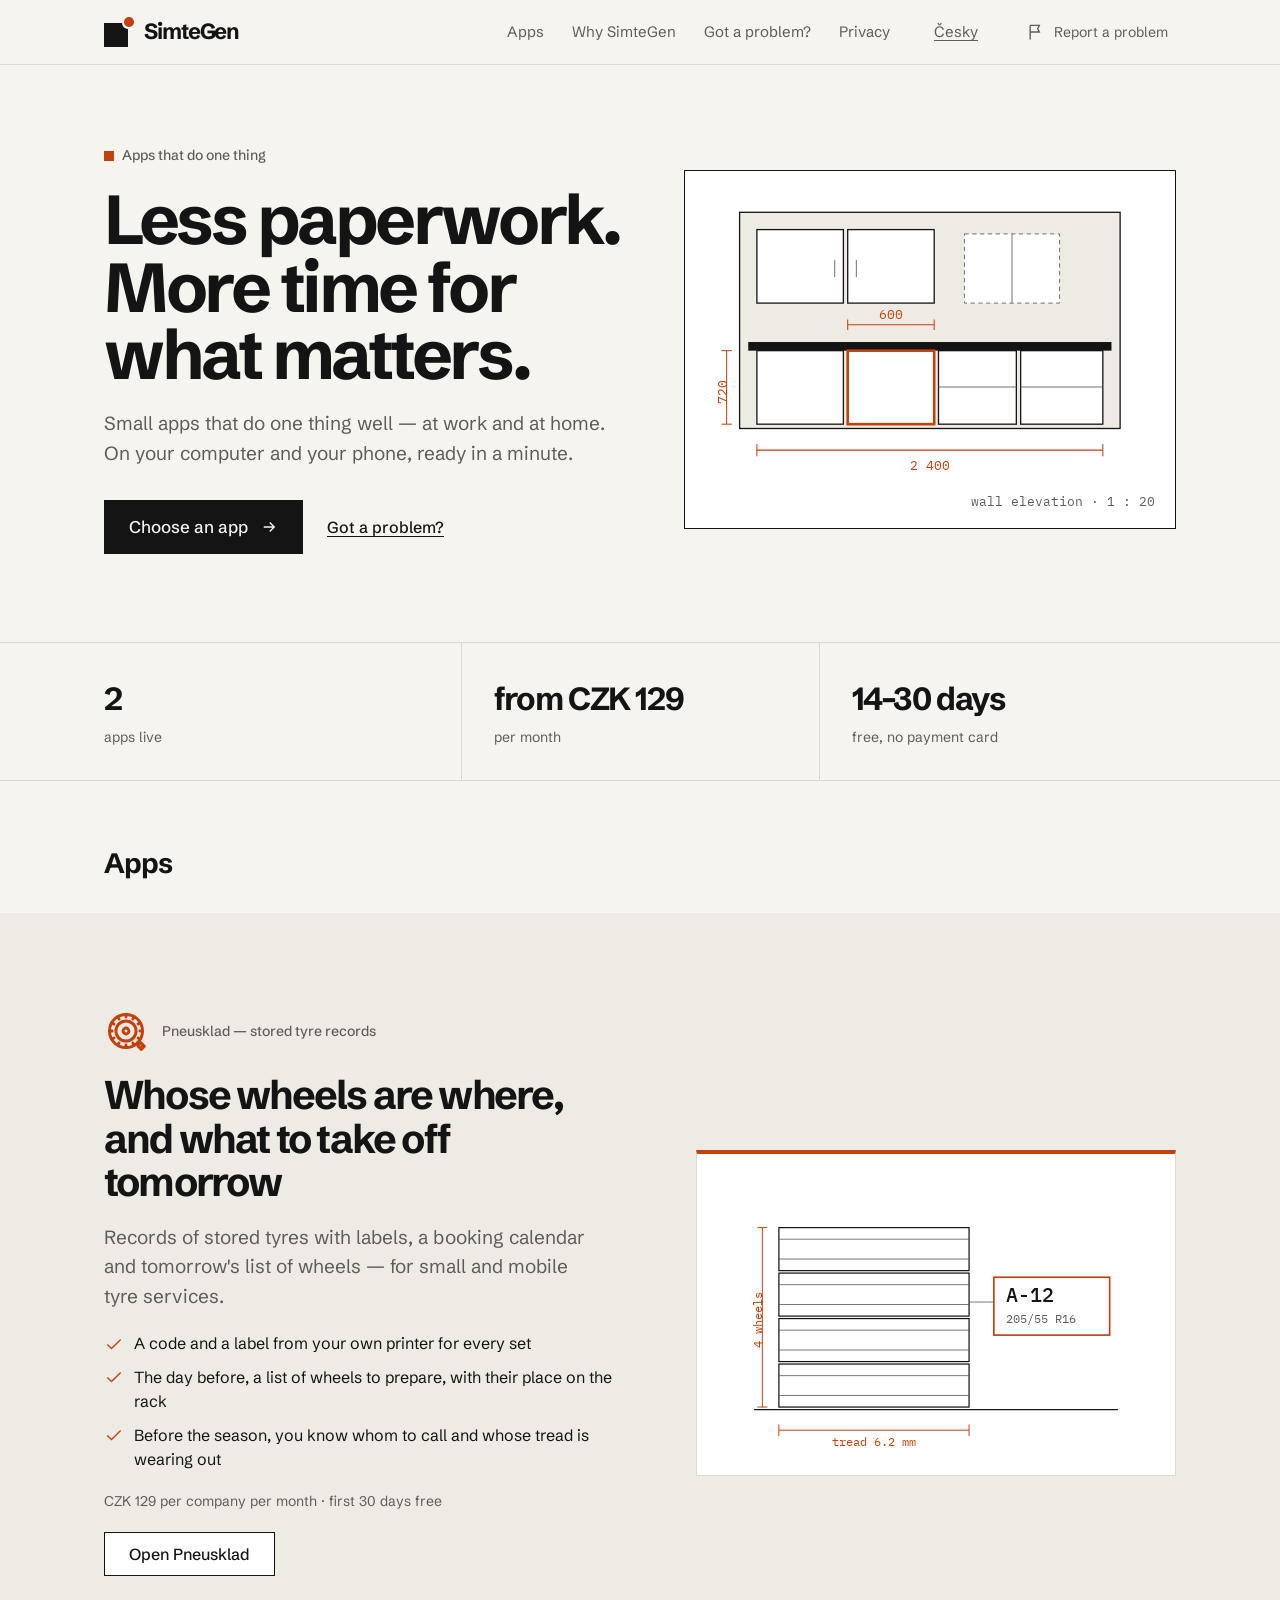
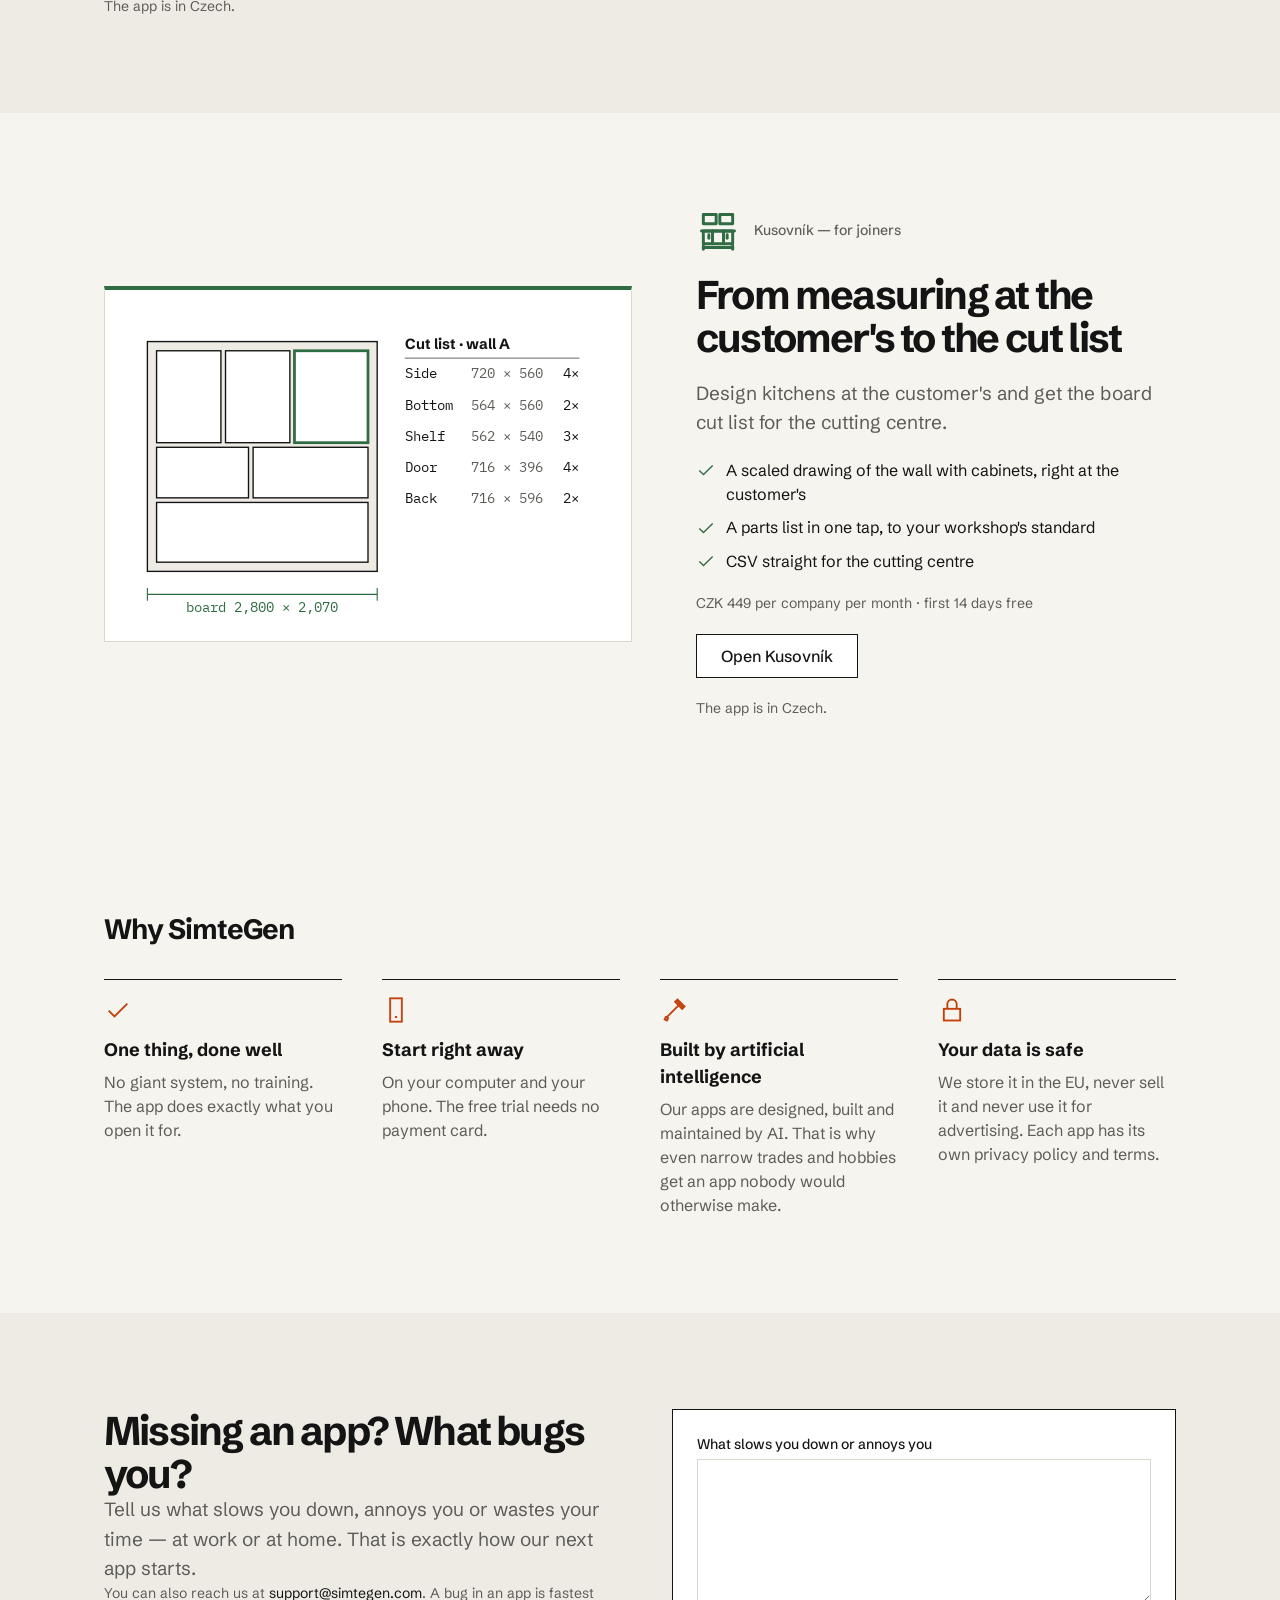
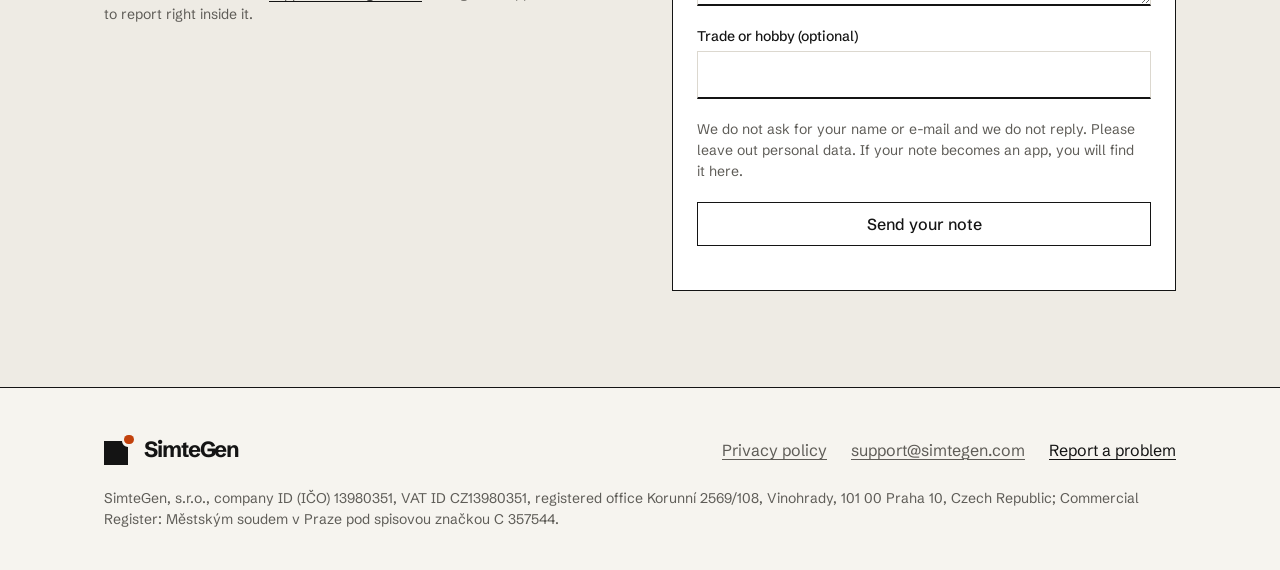
==== web/en.html @ c548613a "web firmy: obsah a katalog" ====
<!doctype html>
<!-- GENEROVANÝ SOUBOR — neupravuj ručně. Generuje SimteGen (firemni_web.py) z databáze a nastavení. -->
<html lang="en">
<head>
  <meta charset="utf-8">
  <meta name="viewport" content="width=device-width, initial-scale=1, viewport-fit=cover">
  <meta name="application-name" content="SimteGen">
  <meta name="description" content="Small paid apps that do one thing well — for businesses, sole traders and households. On computer and phone, built by AI. The apps are in Czech.">
  <link rel="canonical" href="https://simtegen.com/en">
  <link rel="alternate" hreflang="cs" href="https://simtegen.com/">
  <link rel="alternate" hreflang="en" href="https://simtegen.com/en">
  <link rel="alternate" hreflang="x-default" href="https://simtegen.com/">
  <title>SimteGen — small apps that do one thing, for work and home</title>
  <link rel="stylesheet" href="styl.css">
  <link rel="stylesheet" href="produkt.css">
  <link rel="stylesheet" href="web.css">
</head>
<body>
  <script src="simtegen.js"></script>
<header class="w-hlava"><div class="w-obal">
  <a class="w-znacka" href="/en" aria-label="SimteGen — home"><span class="znacka-ctverec"></span><span class="znacka-slovo">SimteGen</span></a>
  <nav class="w-menu" aria-label="Main menu"><a href="/en#aplikace">Apps</a><a href="/en#proc">Why SimteGen</a><a href="/en#co-vas-trapi">Got a problem?</a><a href="privacy.html">Privacy</a></nav>
  <a class="w-jazyk" href="./" lang="cs" hreflang="cs">Česky</a>
  <button type="button" class="nahlasit-chybu w-nahlasit" aria-label="Report a problem"><svg class="w-nahlasit-ik" aria-hidden="true"><use href="ikony.svg#nahlasit-chybu"/></svg><span class="w-nahlasit-text">Report a problem</span></button>
</div></header>
<main>
<section class="w-hero"><div class="w-obal w-hero-mrizka">
  <div class="w-hero-text">
    <p class="w-nadtitul"><span class="ukazatel"></span>Apps that do one thing</p>
    <h1 class="titulek-velky">Less paperwork. More time for what matters.</h1>
    <p class="w-lead">Small apps that do one thing well — at work and at home. On your computer and your phone, ready in a minute.</p>
    <div class="w-akce"><a class="tlacitko" href="#aplikace">Choose an app</a><a class="w-odkaz" href="#co-vas-trapi">Got a problem?</a></div>
  </div>
  <div class="w-hero-vykres"><svg class="w-kresba" viewBox="0 0 520 330" role="img" aria-label="Kitchen wall elevation with cabinets and dimensions">
  <rect class="k-stena" x="40" y="20" width="440" height="250"/>
  <rect class="k-okno" x="300" y="45" width="110" height="80"/><line class="k-tenka" x1="355" y1="45" x2="355" y2="125"/>
  <rect class="k-dil" x="60" y="40" width="100" height="85"/><rect class="k-dil" x="165" y="40" width="100" height="85"/>
  <line class="k-tenka" x1="150" y1="75" x2="150" y2="95"/><line class="k-tenka" x1="175" y1="75" x2="175" y2="95"/>
  <rect class="k-deska" x="50" y="170" width="420" height="10"/>
  <rect class="k-dil" x="60" y="180" width="100" height="85"/><rect class="k-dil k-vybrany" x="165" y="180" width="100" height="85"/>
  <rect class="k-dil" x="270" y="180" width="90" height="85"/><rect class="k-dil" x="365" y="180" width="95" height="85"/>
  <line class="k-tenka" x1="270" y1="222" x2="360" y2="222"/><line class="k-tenka" x1="365" y1="222" x2="460" y2="222"/>
  <g class="k-kota">
    <line x1="60" y1="295" x2="460" y2="295"/><line x1="60" y1="288" x2="60" y2="302"/><line x1="460" y1="288" x2="460" y2="302"/>
    <text x="260" y="318">2 400</text>
    <line x1="165" y1="150" x2="265" y2="150"/><line x1="165" y1="144" x2="165" y2="156"/><line x1="265" y1="144" x2="265" y2="156"/>
    <text x="215" y="143">600</text>
    <line x1="25" y1="180" x2="25" y2="265"/><line x1="19" y1="180" x2="31" y2="180"/><line x1="19" y1="265" x2="31" y2="265"/>
    <text x="25" y="228" transform="rotate(-90 25 228)">720</text>
  </g>
</svg><p class="rozmer">wall elevation · 1 : 20</p></div>
</div></section>
<section class="w-cisla" aria-label="SimteGen in numbers"><div class="w-obal"><div><span class="w-cislo">2</span><span class="popisek">apps live</span></div><div><span class="w-cislo">from CZK 129</span><span class="popisek">per month</span></div><div><span class="w-cislo">14–30 days</span><span class="popisek">free, no payment card</span></div></div></section>
<section class="w-sekce w-uvod-sekce" id="aplikace"><div class="w-obal"><h2 class="w-nadpis">Apps</h2></div></section>
<section class="w-sekce w-plocha p-2"><div class="w-obal w-obor">
  <div class="w-obor-text">
    <div class="w-obor-hlava"><svg class="w-pikto" viewBox="0 0 24 24" fill="none" stroke="currentColor" stroke-width="1.6" stroke-linecap="round" stroke-linejoin="round" aria-hidden="true"><circle cx="12" cy="12" r="9"/><circle cx="12" cy="12" r="5.5"/><circle cx="12" cy="12" r="1.6"/><line x1="19.6" y1="12" x2="21" y2="12"/><line x1="18.582" y1="15.8" x2="19.794" y2="16.5"/><line x1="15.8" y1="18.582" x2="16.5" y2="19.794"/><line x1="12" y1="19.6" x2="12" y2="21"/><line x1="8.2" y1="18.582" x2="7.5" y2="19.794"/><line x1="5.418" y1="15.8" x2="4.206" y2="16.5"/><line x1="4.4" y1="12" x2="3" y2="12"/><line x1="5.418" y1="8.2" x2="4.206" y2="7.5"/><line x1="8.2" y1="5.418" x2="7.5" y2="4.206"/><line x1="12" y1="4.4" x2="12" y2="3"/><line x1="15.8" y1="5.418" x2="16.5" y2="4.206"/><line x1="18.582" y1="8.2" x2="19.794" y2="7.5"/><g><line x1="18.36" y1="18.36" x2="18.72" y2="18.72"/><polyline points="18.72,18.72 18.43,20.13 20.34,22.04 22.04,20.34 20.13,18.43 18.72,18.72"/><circle cx="19.71" cy="19.71" r="0.4"/></g></svg><p class="w-nadtitul">Pneusklad — stored tyre records</p></div>
    <h3 class="w-velky-nadpis">Whose wheels are where, and what to take off tomorrow</h3>
    <p class="w-lead">Records of stored tyres with labels, a booking calendar and tomorrow&#x27;s list of wheels — for small and mobile tyre services.</p>
    <ul class="w-body"><li><svg class="ikonka" aria-hidden="true"><use href="ikony.svg#hotovo"/></svg>A code and a label from your own printer for every set</li><li><svg class="ikonka" aria-hidden="true"><use href="ikony.svg#hotovo"/></svg>The day before, a list of wheels to prepare, with their place on the rack</li><li><svg class="ikonka" aria-hidden="true"><use href="ikony.svg#hotovo"/></svg>Before the season, you know whom to call and whose tread is wearing out</li></ul>
    <p class="w-cena-radek"><span class="popisek">CZK 129 per company per month · first 30 days free</span></p>
    <a class="tlacitko vedlejsi" href="https://pneusklad.simtegen.com/">Open Pneusklad</a>
    <p class="popisek">The app is in Czech.</p>
  </div>
  <div class="w-obor-vykres"><svg class="w-kresba" viewBox="0 0 520 330" role="img" aria-label="A stored set of four tyres with a label and dimensions">
  <line class="k-stena-cara" x1="40" y1="280" x2="480" y2="280"/>
  <rect class="k-dil" x="70" y="60" width="230" height="52"/><line class="k-tenka" x1="70" y1="74" x2="300" y2="74"/><line class="k-tenka" x1="70" y1="98" x2="300" y2="98"/><rect class="k-dil" x="70" y="115" width="230" height="52"/><line class="k-tenka" x1="70" y1="129" x2="300" y2="129"/><line class="k-tenka" x1="70" y1="153" x2="300" y2="153"/><rect class="k-dil" x="70" y="170" width="230" height="52"/><line class="k-tenka" x1="70" y1="184" x2="300" y2="184"/><line class="k-tenka" x1="70" y1="208" x2="300" y2="208"/><rect class="k-dil" x="70" y="225" width="230" height="52"/><line class="k-tenka" x1="70" y1="239" x2="300" y2="239"/><line class="k-tenka" x1="70" y1="263" x2="300" y2="263"/>
  <g class="k-stitek"><rect x="330" y="120" width="140" height="70"/>
    <text class="k-kod" x="345" y="150">A-12</text><text class="k-maly" x="345" y="175">205/55 R16</text></g>
  <line class="k-tenka" x1="300" y1="150" x2="330" y2="150"/>
  <g class="k-kota">
    <line x1="50" y1="60" x2="50" y2="277"/><line x1="44" y1="60" x2="56" y2="60"/><line x1="44" y1="277" x2="56" y2="277"/>
    <text x="50" y="172" transform="rotate(-90 50 172)">4 wheels</text>
    <line x1="70" y1="305" x2="300" y2="305"/><line x1="70" y1="298" x2="70" y2="312"/><line x1="300" y1="298" x2="300" y2="312"/>
    <text x="185" y="324">tread 6.2 mm</text>
  </g>
</svg></div>
</div></section>
<section class="w-sekce p-3"><div class="w-obal w-obor w-obracene">
  <div class="w-obor-text">
    <div class="w-obor-hlava"><svg class="w-pikto" viewBox="0 0 24 24" fill="none" stroke="currentColor" stroke-width="1.6" stroke-linecap="round" stroke-linejoin="round" aria-hidden="true"><rect x="4" y="3" width="7" height="5"/><rect x="13" y="3" width="7" height="5"/><line x1="3" y1="12" x2="21" y2="12"/><rect x="4" y="12" width="16" height="7"/><line x1="9" y1="12" x2="9" y2="19"/><line x1="15" y1="12" x2="15" y2="19"/><line x1="7" y1="14" x2="7" y2="16"/><line x1="17" y1="14" x2="17" y2="16"/><g><line x1="4" y1="21" x2="20" y2="21"/><line x1="4" y1="20" x2="4" y2="22"/><line x1="20" y1="20" x2="20" y2="22"/></g></svg><p class="w-nadtitul">Kusovník — for joiners</p></div>
    <h3 class="w-velky-nadpis">From measuring at the customer&#x27;s to the cut list</h3>
    <p class="w-lead">Design kitchens at the customer&#x27;s and get the board cut list for the cutting centre.</p>
    <ul class="w-body"><li><svg class="ikonka" aria-hidden="true"><use href="ikony.svg#hotovo"/></svg>A scaled drawing of the wall with cabinets, right at the customer&#x27;s</li><li><svg class="ikonka" aria-hidden="true"><use href="ikony.svg#hotovo"/></svg>A parts list in one tap, to your workshop&#x27;s standard</li><li><svg class="ikonka" aria-hidden="true"><use href="ikony.svg#hotovo"/></svg>CSV straight for the cutting centre</li></ul>
    <p class="w-cena-radek"><span class="popisek">CZK 449 per company per month · first 14 days free</span></p>
    <a class="tlacitko vedlejsi" href="https://kusovnik.simtegen.com/">Open Kusovník</a>
    <p class="popisek">The app is in Czech.</p>
  </div>
  <div class="w-obor-vykres"><svg class="w-kresba" viewBox="0 0 520 330" role="img" aria-label="Board cutting plan and parts list">
  <rect class="k-stena" x="20" y="30" width="250" height="250"/>
  <rect class="k-dil" x="30" y="40" width="70" height="100"/><rect class="k-dil" x="105" y="40" width="70" height="100"/>
  <rect class="k-dil k-vybrany" x="180" y="40" width="80" height="100"/>
  <rect class="k-dil" x="30" y="145" width="100" height="55"/><rect class="k-dil" x="135" y="145" width="125" height="55"/>
  <rect class="k-dil" x="30" y="205" width="230" height="65"/>
  <text class="k-nadpis" x="300" y="38">Cut list · wall A</text>
  <line class="k-tenka" x1="300" y1="48" x2="490" y2="48"/>
  <text class="k-text" x="300" y="70">Side</text><text class="k-maly" x="372" y="70">720 × 560</text><text class="k-text" x="490" y="70" text-anchor="end">4×</text><text class="k-text" x="300" y="104">Bottom</text><text class="k-maly" x="372" y="104">564 × 560</text><text class="k-text" x="490" y="104" text-anchor="end">2×</text><text class="k-text" x="300" y="138">Shelf</text><text class="k-maly" x="372" y="138">562 × 540</text><text class="k-text" x="490" y="138" text-anchor="end">3×</text><text class="k-text" x="300" y="172">Door</text><text class="k-maly" x="372" y="172">716 × 396</text><text class="k-text" x="490" y="172" text-anchor="end">4×</text><text class="k-text" x="300" y="206">Back</text><text class="k-maly" x="372" y="206">716 × 596</text><text class="k-text" x="490" y="206" text-anchor="end">2×</text>
  <g class="k-kota">
    <line x1="20" y1="305" x2="270" y2="305"/><line x1="20" y1="298" x2="20" y2="312"/><line x1="270" y1="298" x2="270" y2="312"/>
    <text x="145" y="324">board 2,800 × 2,070</text>
  </g>
</svg></div>
</div></section>
<section class="w-sekce" id="proc"><div class="w-obal">
  <h2 class="w-nadpis">Why SimteGen</h2>
  <ul class="w-proc"><li><svg class="w-proc-ikona" aria-hidden="true"><use href="ikony.svg#hotovo"/></svg><b>One thing, done well</b><span>No giant system, no training. The app does exactly what you open it for.</span></li><li><svg class="w-proc-ikona" aria-hidden="true"><use href="ikony.svg#telefon"/></svg><b>Start right away</b><span>On your computer and your phone. The free trial needs no payment card.</span></li><li><svg class="w-proc-ikona" aria-hidden="true"><use href="ikony.svg#naradi"/></svg><b>Built by artificial intelligence</b><span>Our apps are designed, built and maintained by AI. That is why even narrow trades and hobbies get an app nobody would otherwise make.</span></li><li><svg class="w-proc-ikona" aria-hidden="true"><use href="ikony.svg#zamek"/></svg><b>Your data is safe</b><span>We store it in the EU, never sell it and never use it for advertising. Each app has its own privacy policy and terms.</span></li></ul>
</div></section>
<section class="w-sekce w-plocha" id="co-vas-trapi"><div class="w-obal w-dva">
  <div><h2 class="w-velky-nadpis">Missing an app? What bugs you?</h2><p class="w-lead">Tell us what slows you down, annoys you or wastes your time — at work or at home. That is exactly how our next app starts.</p>
  <p class="popisek" id="kontakt">You can also reach us at <!--email_off--><a href="mailto:support@simtegen.com">support@simtegen.com</a><!--/email_off-->. A bug in an app is fastest to report right inside it.</p></div>
  <div class="karta vykres">
    <form class="w-formular" data-formular data-podnet>
      <div class="pole">
        <label for="podnet-text">What slows you down or annoys you</label>
        <textarea id="podnet-text" name="text" rows="5" required minlength="20" maxlength="2000"
          data-chyba="Please write at least one full sentence."></textarea>
      </div>
      <div class="pole">
        <label for="podnet-obor">Trade or hobby (optional)</label>
        <input id="podnet-obor" name="obor" maxlength="60" autocomplete="off">
      </div>
      <p class="popisek">We do not ask for your name or e-mail and we do not reply. Please leave out personal data. If your note becomes an app, you will find it here.</p>
      <button class="tlacitko vedlejsi" type="submit">Send your note</button>
      <p class="popisek" role="status" data-podnet-zprava></p>
    </form>
  </div>
</div></section>
</main>
<footer class="w-paticka"><div class="w-obal">
  <div class="w-paticka-radek"><a class="w-znacka" href="/en" aria-label="SimteGen — home"><span class="znacka-ctverec"></span><span class="znacka-slovo">SimteGen</span></a>
  <a href="privacy.html">Privacy policy</a><!--email_off--><a href="mailto:support@simtegen.com">support@simtegen.com</a><!--/email_off-->
  <button type="button" class="nahlasit-chybu odkaz">Report a problem</button></div>
  <p class="popisek">SimteGen, s.r.o., company ID (IČO) 13980351, VAT ID CZ13980351, registered office Korunní 2569/108, Vinohrady, 101 00 Praha 10, Czech Republic; Commercial Register: Městským soudem v Praze pod spisovou značkou C 357544.</p>
</div></footer>
  <script src="podnet.js"></script>
</body>
</html>
---- web/styl.css ----
/* simtegen-navrh v3 — „Papír a výkres“. NEUPRAVOVAT V PRODUKTU.
 *
 * Společný návrhový systém všech appek SimteGen. Stavitel ho při každé
 * stavbě přepíše aktuální verzí ze šablony (stejně jako generátor zásad),
 * takže úprava tady by zmizela — barvu produktu nese web/produkt.css,
 * rozložení konkrétní obrazovky třídy níž.
 *
 * Proč takhle (v1 → v2): appky vypadaly jako první, co vygeneruje AI.
 * v2 přidala firemní podpis: teplý papír, vlasové linky, Plex Mono,
 * obří čísla, černá hlavní akce, barva produktu jen jako ukazatel.
 *
 * Proč v3: v2 vynucovala všechny vrstvy podpisu naráz — tečky, ořezové
 * značky, mono štítky velkými písmeny, číslované sekce, obří číslo — a
 * zákazníci appky četli jako nepřehledné. Podpis teď nesou logo, úvodní
 * obrazovka, papír, černá akce a barva produktu; text je obyčejné písmo
 * ve větách, mono jen na rozměry a kódy. Přibyl druhý typ obrazovky,
 * „nástroj“ (.nastroj, .platno) — výkres přes celou plochu, protože
 * u produktů, kde zákazník něco skládá, je výkres ta hodnota, ne číslo.
 *
 * Tři šířky, jeden soubor:
 *   telefon  < 768 px   jeden sloupec, menu dole, hlavní akce v dosahu palce
 *   tablet   768–1199   úzký levý pruh s ikonami, 12sloupcová mřížka
 *   notebook ≥ 1200     boční menu s textem, obsah do 1200 px
 *
 * Pravidla, která drží samo: dotyk ≥ 44 px, kontrast textu ≥ 4.5:1,
 * pohyb jen transform/opacity a prefers-reduced-motion ho vypíná,
 * bezpečné okraje telefonu, písma přibalená (žádný cizí server).
 */

@font-face {
  font-family: "Schibsted Grotesk";
  src: url("pismo/schibsted-grotesk.woff2") format("woff2");
  font-weight: 400 900; font-style: normal; font-display: swap;
}
@font-face {
  font-family: "Plex Mono";
  src: url("pismo/plex-mono-400.woff2") format("woff2");
  font-weight: 400; font-style: normal; font-display: swap;
}
@font-face {
  font-family: "Plex Mono";
  src: url("pismo/plex-mono-500.woff2") format("woff2");
  font-weight: 500; font-style: normal; font-display: swap;
}

:root {
  /* Firma — papír a inkoust. */
  --barva-papir: #f6f4ef;
  --barva-list: #ffffff;
  --barva-inkoust: #141414;
  --barva-tuzka: #5e5c57;
  --barva-tuzka-2: #8a877f;
  --barva-tuzka-3: #a9a59c;
  --barva-linka: #dcd8cf;
  --barva-linka-2: #c9c4b8;
  --barva-tecka: #ddd8cd;
  /* Produkt — přepisuje web/produkt.css. */
  --barva-produktu: #c2410c;
  /* Stavy. */
  --barva-chyba: #a3301c;
  --barva-chyba-pozadi: #fbeae6;
  --barva-uspech: #24613a;
  --barva-uspech-pozadi: #e7f2ea;
  --barva-varovani: #8a5a12;
  --barva-varovani-pozadi: #fbf1dc;

  /* Názvy z v1 — starší produkty je používají, ať se nerozbijí. */
  --barva-pozadi: var(--barva-papir);
  --barva-plocha: var(--barva-list);
  --barva-plocha-2: #eeebe4;
  --barva-text: var(--barva-inkoust);
  --barva-text-2: var(--barva-tuzka);
  /* Text is pencil at the lightest: tuzka-2/-3 fail WCAG on paper (2.2–3.4:1)
     and are for lines, segments and ticks only — vizualni_kontrola.py measures it. */
  --barva-text-3: var(--barva-tuzka);
  --barva-okraj: var(--barva-linka);
  --barva-akcent: var(--barva-inkoust);
  --barva-akcent-tmava: #000000;
  --barva-akcent-text: var(--barva-papir);

  --pismo: "Schibsted Grotesk", "Helvetica Neue", Arial, system-ui, sans-serif;
  --pismo-mono: "Plex Mono", ui-monospace, Consolas, monospace;

  /* v2 had 5.5–11 rem: the number outshouted the screen it was meant to
     summarise. Nothing below 13 px — vizualni_kontrola.py measures it. */
  --velikost-obri: clamp(3.25rem, 13vw, 5.5rem); /* hlavní číslo */
  --velikost-1: 1.625rem;  /* nadpis obrazovky */
  --velikost-2: 1.125rem;  /* nadpis sekce */
  --velikost-3: 1rem;      /* text */
  --velikost-4: 0.875rem;  /* popisky */
  --velikost-5: 0.8125rem; /* nejmenší text: mono rozměry, kódy */

  --mezera-1: 0.25rem;
  --mezera-2: 0.5rem;
  --mezera-3: 0.75rem;
  --mezera-4: 1rem;
  --mezera-5: 1.5rem;
  --mezera-6: 2rem;
  --mezera-7: 3rem;

  --radius: 0;
  --radius-maly: 0;
  --stin: none;
  --dotyk: 44px;
  --prechod: 180ms ease;
  --sirka-obsahu: 75rem;
  --sirka-pruhu: 7rem;
  --sirka-menu: 15rem;
}

@media (prefers-color-scheme: dark) {
  :root {
    --barva-papir: #161513;
    --barva-list: #1e1d1a;
    --barva-inkoust: #ece9e2;
    --barva-tuzka: #b3afa6;
    --barva-tuzka-2: #8f8b83;
    --barva-tuzka-3: #77736b;
    --barva-linka: #34322d;
    --barva-linka-2: #46433d;
    --barva-tecka: #2a2925;
    --barva-plocha-2: #26241f;
    --barva-akcent-tmava: #ffffff;
    --barva-chyba: #f08a73;
    --barva-chyba-pozadi: #3a1d17;
    --barva-uspech: #7fc896;
    --barva-uspech-pozadi: #17301f;
    --barva-varovani: #e3b25c;
    --barva-varovani-pozadi: #3a2d12;
  }
}

@media (prefers-reduced-motion: reduce) {
  :root { --prechod: 0ms; }
  *, *::before, *::after { animation: none !important; transition: none !important; }
}

/* ── Základ ───────────────────────────────────────────────────────── */
*, *::before, *::after { box-sizing: border-box; }
html { -webkit-text-size-adjust: 100%; }
/* Plain paper. The dot grid lives on the splash and the store graphics,
   where it is the firm's signature — under content it was noise. */
body {
  margin: 0; min-height: 100dvh;
  background-color: var(--barva-papir);
  color: var(--barva-inkoust);
  font-family: var(--pismo); font-size: var(--velikost-3); line-height: 1.5;
  -webkit-font-smoothing: antialiased; text-rendering: optimizeLegibility;
}
h1, h2, h3, p { margin: 0; }
h1 { font-size: var(--velikost-1); line-height: 1.15; font-weight: 700; letter-spacing: -0.035em; }
h2 { font-size: var(--velikost-2); line-height: 1.3; font-weight: 700; letter-spacing: -0.02em; }
p, .popisek { color: var(--barva-tuzka); text-wrap: pretty; }
.popisek { font-size: var(--velikost-4); }
a { color: var(--barva-inkoust); text-underline-offset: 3px; }
a:hover { color: var(--barva-produktu); }
:focus-visible { outline: 2px solid var(--barva-produktu); outline-offset: 2px; }
code, kbd, .mono { font-family: var(--pismo-mono); }

/* Labels and section titles are plain words. v2 set them in spaced mono
   capitals; a whole screen of those read as one grey texture, and the
   eye found no place to start. Mono stays for what is measured or coded. */
.stitek { font-size: var(--velikost-4); font-weight: 500; color: var(--barva-tuzka); }
.sekce-titulek {
  display: flex; justify-content: space-between; align-items: baseline; gap: var(--mezera-3);
  padding-bottom: var(--mezera-2); border-bottom: 1px solid var(--barva-linka);
  font-size: var(--velikost-2); font-weight: 700; letter-spacing: -0.02em; color: var(--barva-inkoust);
}
.sekce-titulek a { color: var(--barva-inkoust); font-size: var(--velikost-4); font-weight: 500; letter-spacing: 0; }
.rozmer { font-family: var(--pismo-mono); font-size: var(--velikost-5); color: var(--barva-tuzka); }

/* ── Kostra aplikace ──────────────────────────────────────────────── */
.appka { min-height: 100dvh; display: flex; flex-direction: column; }
.hlavicka {
  position: sticky; top: 0; z-index: 10;
  display: flex; align-items: center; gap: var(--mezera-3);
  padding: calc(var(--mezera-3) + env(safe-area-inset-top)) var(--mezera-5) var(--mezera-3);
  background: var(--barva-papir); border-bottom: 1px solid var(--barva-linka);
}
.hlavicka h1 { font-size: var(--velikost-2); flex: 1; display: flex; align-items: center; gap: var(--mezera-2); }
.hlavicka h1::before { content: ""; width: 11px; height: 11px; background: var(--barva-produktu); flex-shrink: 0; }
.hlavicka .stitek { display: block; }
.obsah {
  flex: 1; width: 100%; max-width: var(--sirka-obsahu); margin: 0 auto;
  padding: var(--mezera-5) var(--mezera-5) var(--mezera-7);
  display: flex; flex-direction: column; gap: var(--mezera-5);
}
.obsah > * { max-width: 100%; }

/* Hlavní akce dole v dosahu palce (na telefonu), jinak v toku stránky. */
.lista-dole {
  position: sticky; bottom: 0; z-index: 10;
  display: flex; gap: var(--mezera-2);
  padding: var(--mezera-3) var(--mezera-5) calc(var(--mezera-3) + env(safe-area-inset-bottom));
  background: var(--barva-papir); border-top: 1px solid var(--barva-linka);
}
.lista-dole .tlacitko { flex: 1; }

/* Navigace: telefon = pás dole s textem, tablet = levý pruh s ikonami,
 * notebook = boční menu s textem. Položky jsou <a> nebo <button>,
 * aktivní nese aria-current="page" a čtvereček v barvě produktu. */
.navigace {
  position: sticky; bottom: 0; z-index: 11; order: 99;
  display: grid; grid-auto-flow: column; grid-auto-columns: minmax(0, 1fr);
  background: var(--barva-papir); border-top: 1px solid var(--barva-inkoust);
  padding-bottom: env(safe-area-inset-bottom);
}
.navigace > a, .navigace > button {
  min-height: 58px; display: flex; align-items: center; justify-content: center; gap: 6px;
  background: none; border: 0; padding: 0 var(--mezera-2); cursor: pointer;
  font: inherit; font-size: var(--velikost-4); color: var(--barva-tuzka); text-decoration: none;
}
.navigace > a svg, .navigace > button svg { display: none; width: 22px; height: 22px; }
.navigace [aria-current="page"] { color: var(--barva-inkoust); font-weight: 700; }
.navigace [aria-current="page"]::before { content: ""; width: 7px; height: 7px; background: var(--barva-produktu); }
.navigace .znacka, .navigace .verze, .navigace .mezera { display: none; }
/* Na telefonu je Nahlásit chybu v hlavičce; v menu dole by se opakovalo. */
.navigace .nahlasit-chybu { display: none; }

/* Značka SimteGen „Díl“ (mřížka 5 × 5 modulů): blok 4 × 4 s vykousnutým
   čtvrtkruhem v rohu a kulatý díl v barvě produktu, který z něj vyšel.
   Tahle čistá podoba je pro malé velikosti (hlavička, menu, grafika);
   velkou s detailem a animací kreslí simtegen.js na úvodní obrazovce. */
.znacka-ctverec {
  width: 30px; height: 30px; position: relative; flex-shrink: 0;
}
.znacka-ctverec::before {
  content: ""; position: absolute; left: 0; top: 20%; width: 80%; height: 80%; background: var(--barva-inkoust);
  -webkit-mask: url("data:image/svg+xml,%3Csvg xmlns='http://www.w3.org/2000/svg' viewBox='0 10 40 40'%3E%3Cpath d='M0 10H30A10 10 0 0 0 40 20V50H0Z'/%3E%3C/svg%3E") 0 0 / 100% 100% no-repeat;
  mask: url("data:image/svg+xml,%3Csvg xmlns='http://www.w3.org/2000/svg' viewBox='0 10 40 40'%3E%3Cpath d='M0 10H30A10 10 0 0 0 40 20V50H0Z'/%3E%3C/svg%3E") 0 0 / 100% 100% no-repeat;
}
.znacka-ctverec::after {
  content: ""; position: absolute; left: 68%; top: 0; width: 32%; height: 32%; border-radius: 50%; background: var(--barva-produktu);
}
.znacka-slovo { font-weight: 700; font-size: 1.375rem; letter-spacing: -0.05em; line-height: 1; color: var(--barva-inkoust); }

/* Obrazovky v jedné stránce (přepíná se třídou .aktivni). */
.obrazovka { display: none; animation: obrazovka-in var(--prechod) both; }
.obrazovka.aktivni { display: flex; flex-direction: column; gap: var(--mezera-5); }
@keyframes obrazovka-in { from { opacity: 0; transform: translateY(6px); } to { opacity: 1; transform: none; } }

/* ── Mřížka obsahu ────────────────────────────────────────────────── */
.mrizka { display: grid; grid-template-columns: minmax(0, 1fr); gap: var(--mezera-5); align-items: start; }
.dva-sloupce { display: grid; grid-template-columns: repeat(auto-fit, minmax(min(22rem, 100%), 1fr)); gap: var(--mezera-6) var(--mezera-7); align-items: start; }
.sloupec { display: flex; flex-direction: column; gap: var(--mezera-4); min-width: 0; }

/* ── Tlačítka ─────────────────────────────────────────────────────── */
.tlacitko {
  min-height: 54px; padding: 0 var(--mezera-5);
  display: inline-flex; align-items: center; justify-content: space-between; gap: var(--mezera-3);
  background: var(--barva-inkoust); color: var(--barva-papir);
  border: 1px solid var(--barva-inkoust); border-radius: 0; cursor: pointer;
  font: inherit; font-size: 1.0625rem; font-weight: 500; text-decoration: none;
  transition: transform var(--prechod), background var(--prechod);
}
.tlacitko::after {
  content: ""; width: 18px; height: 18px; flex-shrink: 0;
  background: currentColor;
  -webkit-mask: url("data:image/svg+xml,%3Csvg xmlns='http://www.w3.org/2000/svg' viewBox='0 0 24 24' fill='none' stroke='black' stroke-width='1.8'%3E%3Cpath d='M5 12h14M13 6l6 6-6 6'/%3E%3C/svg%3E") center / contain no-repeat;
          mask: url("data:image/svg+xml,%3Csvg xmlns='http://www.w3.org/2000/svg' viewBox='0 0 24 24' fill='none' stroke='black' stroke-width='1.8'%3E%3Cpath d='M5 12h14M13 6l6 6-6 6'/%3E%3C/svg%3E") center / contain no-repeat;
}
.tlacitko:hover { background: var(--barva-akcent-tmava); color: var(--barva-papir); }
.tlacitko:active { transform: translateY(1px); }
.tlacitko:disabled { opacity: 0.45; cursor: default; transform: none; }
.tlacitko.tiche, .tlacitko.vedlejsi {
  min-height: var(--dotyk); background: var(--barva-list); color: var(--barva-inkoust); border-color: var(--barva-inkoust);
  font-size: var(--velikost-3); justify-content: center;
}
.tlacitko.tiche::after, .tlacitko.vedlejsi::after, .tlacitko.varovne::after, .tlacitko.ikona::after, .tlacitko.bez-sipky::after { display: none; }
.tlacitko.tiche:hover, .tlacitko.vedlejsi:hover { background: var(--barva-plocha-2); color: var(--barva-inkoust); }
.tlacitko.varovne { min-height: var(--dotyk); background: var(--barva-list); color: var(--barva-chyba); border-color: var(--barva-chyba); font-size: var(--velikost-3); justify-content: center; }
.tlacitko.varovne:hover { background: var(--barva-chyba-pozadi); color: var(--barva-chyba); }
.tlacitko.ikona { width: var(--dotyk); min-height: var(--dotyk); padding: 0; justify-content: center; background: var(--barva-list); color: var(--barva-inkoust); border-color: var(--barva-linka); }
.tlacitko.ikona:hover { background: var(--barva-plocha-2); color: var(--barva-inkoust); }
.tlacitko.plne { width: 100%; }
.tlacitko kbd { font-size: var(--velikost-5); padding: 2px 6px; border: 1px solid currentColor; opacity: 0.6; }

/* Nahlásit chybu — povinně na každé obrazovce, vždy po ruce. */
.nahlasit-chybu {
  display: inline-flex; align-items: center; gap: var(--mezera-2);
  min-height: var(--dotyk); min-width: var(--dotyk); justify-content: center;
  background: var(--barva-list); color: var(--barva-inkoust);
  border: 1px solid var(--barva-linka); cursor: pointer; font: inherit; font-size: var(--velikost-4);
}
.nahlasit-chybu svg { width: 20px; height: 20px; }
/* In the footer the report button reads as a link — present on every screen,
   also before login (that is when people most need it). */
.paticka .nahlasit-chybu { min-width: 0; padding: 0; border: 0; background: none; font: inherit; letter-spacing: inherit; text-transform: inherit; color: var(--barva-inkoust); text-decoration: underline; text-underline-offset: 3px; }

/* ── Formuláře ────────────────────────────────────────────────────── */
.pole { display: flex; flex-direction: column; gap: var(--mezera-1); }
.pole label, label.stitek { font-size: var(--velikost-4); font-weight: 500; color: var(--barva-inkoust); }
.pole input, .pole select, .pole textarea {
  min-height: 48px; padding: 0 var(--mezera-4); width: 100%;
  font: inherit; font-size: var(--velikost-3); color: var(--barva-inkoust);
  background: var(--barva-list); border: 1px solid var(--barva-linka); border-bottom: 2px solid var(--barva-inkoust); border-radius: 0;
}
.pole textarea { padding: var(--mezera-3) var(--mezera-4); min-height: 6rem; resize: vertical; }
.pole input:focus, .pole select:focus, .pole textarea:focus { outline: none; border-bottom-color: var(--barva-produktu); }
.pole .napoveda { font-size: var(--velikost-4); color: var(--barva-tuzka); }
.pole.chybne input, .pole.chybne select, .pole.chybne textarea { border-bottom-color: var(--barva-chyba); }
.pole .chyba { font-size: var(--velikost-4); color: var(--barva-chyba); }
.volba { display: flex; align-items: flex-start; gap: var(--mezera-3); min-height: var(--dotyk); padding: var(--mezera-2) 0; font-size: var(--velikost-4); color: var(--barva-inkoust); cursor: pointer; }
.volba input { width: 22px; height: 22px; margin: 1px 0 0; accent-color: var(--barva-inkoust); flex-shrink: 0; }

/* ── Plochy ───────────────────────────────────────────────────────── */
.karta { background: var(--barva-list); border: 1px solid var(--barva-linka); padding: var(--mezera-5); display: flex; flex-direction: column; gap: var(--mezera-3); }
/* The one card that matters most: an ink edge instead of v2's crop marks,
   which sat outside the card and collided with everything next to it. */
.vykres { border-color: var(--barva-inkoust); }

/* Hlavní číslo — jen tam, kde nese informaci (počet, částka, stav). */
.cislo-obri { font-weight: 700; font-size: var(--velikost-obri); letter-spacing: -0.05em; line-height: 0.9; font-variant-numeric: tabular-nums; }
.cislo-radek { display: flex; align-items: flex-end; justify-content: space-between; gap: var(--mezera-4); }
.cislo-radek p { text-align: right; font-size: var(--velikost-4); line-height: 1.4; }

/* Stupnice: <div class="stupnice" style="--hodnota: 80%"> s rysky, plněním a popisky. */
.stupnice { display: flex; flex-direction: column; gap: 3px; }
.stupnice-rysky { position: relative; height: 10px; }
.stupnice-rysky::before { content: ""; position: absolute; left: 0; right: 0; top: 4px; height: 6px; background-image: repeating-linear-gradient(90deg, var(--barva-inkoust) 0 1px, transparent 1px 10%); opacity: 0.3; }
.stupnice-rysky::after { content: ""; position: absolute; inset: 0; background-image: repeating-linear-gradient(90deg, var(--barva-inkoust) 0 1px, transparent 1px 25%); }
.stupnice-plneni { height: 2px; width: var(--hodnota, 0%); background: var(--barva-produktu); }
.stupnice-popisky { display: flex; justify-content: space-between; font-family: var(--pismo-mono); font-size: var(--velikost-5); color: var(--barva-tuzka); }

/* Rozpad celku: segmenty ve stupních šedi + legenda (data, ne ozdoba). */
.segmenty { display: flex; height: 8px; gap: 2px; }
.segmenty > * { background: var(--barva-linka-2); }
.segmenty > :nth-child(1) { background: var(--barva-inkoust); }
.segmenty > :nth-child(2) { background: var(--barva-tuzka-2); }
.segmenty > :nth-child(3) { background: var(--barva-linka-2); }
.legenda { display: flex; flex-wrap: wrap; gap: var(--mezera-2) var(--mezera-4); font-size: var(--velikost-4); color: var(--barva-tuzka); margin: 0; padding: 0; list-style: none; }
.legenda > * { display: flex; align-items: center; gap: 6px; }
.legenda > *::before { content: ""; width: 8px; height: 8px; background: var(--barva-linka-2); }
.legenda > :nth-child(1)::before { background: var(--barva-inkoust); }
.legenda > :nth-child(2)::before { background: var(--barva-tuzka-2); }

/* Týden: 7 dní, počet v každém, dnešek orámovaný, volno čárkovaně. */
.tyden { display: grid; grid-template-columns: repeat(7, minmax(0, 1fr)); gap: 6px; margin: 0; padding: 0; list-style: none; }
.tyden > * { display: flex; flex-direction: column; gap: 4px; padding: 8px; border: 1px solid var(--barva-linka); font-size: var(--velikost-5); color: var(--barva-tuzka); min-width: 0; }
.tyden > * strong { font-family: var(--pismo); font-size: 1.125rem; font-weight: 700; color: var(--barva-inkoust); }
.tyden > .dnes { border-color: var(--barva-inkoust); background: var(--barva-list); color: var(--barva-inkoust); }
.tyden > .dnes strong { color: var(--barva-produktu); }
.tyden > .volno { border-style: dashed; color: var(--barva-tuzka); }
.tyden > .volno strong, .tyden > .nula strong { color: var(--barva-linka-2); }

/* Seznam řádků (telefon) a tabulka (širší obrazovky). */
.seznam { display: flex; flex-direction: column; margin: 0; padding: 0; list-style: none; }
.radek { display: flex; align-items: center; gap: var(--mezera-3); min-height: 56px; padding: var(--mezera-3) 0; border-bottom: 1px solid var(--barva-linka); color: var(--barva-inkoust); text-decoration: none; }
.radek .poradi { font-family: var(--pismo-mono); font-size: var(--velikost-5); color: var(--barva-tuzka); width: 1.5rem; flex-shrink: 0; }
.radek .hlavni { flex: 1; min-width: 0; }
.radek .hlavni strong { display: block; font-weight: 500; white-space: nowrap; overflow: hidden; text-overflow: ellipsis; }
.radek .hlavni span { display: block; font-size: var(--velikost-4); color: var(--barva-tuzka); }
.radek .vpravo { font-size: var(--velikost-4); font-weight: 500; white-space: nowrap; }
.radek .vpravo.dnes, .dnes-text { color: var(--barva-produktu); font-weight: 700; }
a.radek:hover { background: var(--barva-list); }
.tabulka-obal { overflow-x: auto; }
.tabulka { width: 100%; border-collapse: collapse; font-size: var(--velikost-3); }
.tabulka th { text-align: left; font-size: var(--velikost-4); font-weight: 500; color: var(--barva-tuzka); padding: 0 var(--mezera-4) var(--mezera-2) 0; border-bottom: 1px solid var(--barva-linka-2); white-space: nowrap; }
.tabulka td { padding: var(--mezera-4) var(--mezera-4) var(--mezera-4) 0; border-bottom: 1px solid var(--barva-linka); vertical-align: middle; }
.tabulka .poradi, .tabulka .rozmer-bunka { font-family: var(--pismo-mono); font-size: var(--velikost-5); color: var(--barva-tuzka); }
.kod { display: inline-block; font-family: var(--pismo-mono); font-size: var(--velikost-5); padding: 3px 7px; background: var(--barva-list); border: 1px solid var(--barva-linka); color: var(--barva-inkoust); }
.ukazatel { display: inline-block; width: 8px; height: 8px; background: var(--barva-produktu); }

/* Deník (krátký výpis událostí v mono). */
.denik { margin: 0; padding: 0; list-style: none; font-size: var(--velikost-4); }
.denik > * { display: grid; grid-template-columns: 3.25rem minmax(0, 1fr) auto; gap: var(--mezera-3); padding: var(--mezera-3) 0; border-bottom: 1px solid var(--barva-linka); }
.denik time { font-family: var(--pismo-mono); font-size: var(--velikost-5); color: var(--barva-tuzka); }

/* ── Nástroj: výkres přes celou plochu ─────────────────────────────── */
/* Second screen type (DESIGN.md, „Obrazovka typu nástroj“). Where the
   customer composes something — a kitchen wall, a layout, a plan — the
   drawing is what they pay for, so it gets the room and the controls
   shrink to one toolbar. A dashboard layout put the drawing in a card
   between numbers and lists, and the first customer asked for "an app
   where I can just put it together quickly".
     <section class="obrazovka nastroj">
       .nastroj-lista   zpět, nadpis, .rozmer, .nahlasit-chybu
       .platno          <svg> s .stena, .dil, .detail, .otvor, .kota
       .nastroje        3–5 × .nastroj-tlacitko (aria-pressed)
       .vlastnosti      pole vybraného dílu (hidden, když nic)
       .lista-dole      jedna .tlacitko
   Drawing units: 1 = 1 cm, drawing 300–400 wide, so a 13-unit dimension
   reads as ~13 px on a phone. Lines keep their weight at any zoom
   (non-scaling-stroke). The material colour a customer picks is data:
   JS sets it as --barva-dilu on the .dil (CI forbids colours in HTML). */
.obrazovka.nastroj.aktivni { gap: 0; }
.nastroj-lista { display: flex; align-items: center; gap: var(--mezera-3); min-height: 52px; padding-bottom: var(--mezera-2); border-bottom: 1px solid var(--barva-linka); }
.nastroj-lista h2 { flex: 1; min-width: 0; white-space: nowrap; overflow: hidden; text-overflow: ellipsis; }
.zpet { display: inline-flex; align-items: center; gap: 2px; min-height: var(--dotyk); min-width: var(--dotyk); color: var(--barva-inkoust); text-decoration: none; font-size: var(--velikost-4); }
.zpet::before { content: ""; width: 18px; height: 18px; background: currentColor;
  -webkit-mask: url("data:image/svg+xml,%3Csvg xmlns='http://www.w3.org/2000/svg' viewBox='0 0 24 24' fill='none' stroke='black' stroke-width='1.8'%3E%3Cpath d='M15 5l-7 7 7 7'/%3E%3C/svg%3E") center / contain no-repeat;
          mask: url("data:image/svg+xml,%3Csvg xmlns='http://www.w3.org/2000/svg' viewBox='0 0 24 24' fill='none' stroke='black' stroke-width='1.8'%3E%3Cpath d='M15 5l-7 7 7 7'/%3E%3C/svg%3E") center / contain no-repeat; }
.platno {
  position: relative; min-height: 52dvh; margin: var(--mezera-3) 0; overflow: hidden; touch-action: none;
  background-color: var(--barva-list); border: 1px solid var(--barva-linka);
  /* Drafting grid, 10 cm at the recommended scale — it measures, so it stays. */
  background-image: linear-gradient(var(--barva-plocha-2) 1px, transparent 1px), linear-gradient(90deg, var(--barva-plocha-2) 1px, transparent 1px);
  background-size: 24px 24px;
}
/* Capped: SVG text scales with the drawing, and a 13-unit dimension drawn
   across a notebook column came out at 24 px, louder than the title. */
.platno > svg { position: absolute; inset: 0; margin: auto; width: 100%; height: 100%; max-width: 32rem; }
/* Not inherited: set on every shape, or a part drawn as <g><rect> scales its outline. */
.platno svg * { vector-effect: non-scaling-stroke; }
.platno .stena { fill: var(--barva-plocha-2); stroke: var(--barva-inkoust); stroke-width: 1; }
.platno .dil { fill: var(--barva-dilu, var(--barva-list)); stroke: var(--barva-inkoust); stroke-width: 1.5; cursor: pointer; }
.platno .dil.vybrany { stroke: var(--barva-produktu); stroke-width: 3; }
.platno .detail { fill: none; stroke: var(--barva-tuzka); stroke-width: 1; }
.platno .otvor { fill: var(--barva-list); stroke: var(--barva-tuzka); stroke-width: 1; stroke-dasharray: 4 3; }
.platno .kota line, .platno .kota path { stroke: var(--barva-produktu); stroke-width: 1; }
.platno .kota text { fill: var(--barva-produktu); font-family: var(--pismo-mono); font-size: 13px; text-anchor: middle; }
.platno .popis-dilu { fill: var(--barva-tuzka); font-family: var(--pismo); font-size: 13px; text-anchor: middle; pointer-events: none; }
.nastroje { display: flex; gap: var(--mezera-1); overflow-x: auto; padding: var(--mezera-1) 0; scrollbar-width: none; }
.nastroj-tlacitko {
  flex: 1 0 auto; min-width: 64px; min-height: 56px; padding: 4px 10px;
  display: flex; flex-direction: column; align-items: center; justify-content: center; gap: 2px;
  background: none; border: 1px solid transparent; color: var(--barva-tuzka); cursor: pointer;
  font: inherit; font-size: var(--velikost-5);
}
.nastroj-tlacitko svg { width: 22px; height: 22px; }
.nastroj-tlacitko:hover { color: var(--barva-inkoust); }
.nastroj-tlacitko[aria-pressed="true"] { color: var(--barva-inkoust); background: var(--barva-list); border-color: var(--barva-inkoust); }
.vlastnosti { display: flex; flex-direction: column; gap: var(--mezera-3); padding: var(--mezera-4) 0; border-top: 1px solid var(--barva-linka); }
.vlastnosti .radka > .pole { flex: 1 1 7rem; }
/* Material swatches: a button per colour, aria-label with its name. */
.barvy { display: flex; flex-wrap: wrap; gap: var(--mezera-2); margin: 0; padding: 0; list-style: none; }
.barvy button { width: var(--dotyk); height: var(--dotyk); padding: 0; cursor: pointer; background: var(--barva-dilu, var(--barva-list)); border: 1px solid var(--barva-linka-2); }
.barvy button[aria-pressed="true"] { outline: 2px solid var(--barva-inkoust); outline-offset: 2px; }

/* Phone: the drawing needs the height more than the menu does — a tool
   screen has its own way back (.zpet) and its own report button. */
@media (max-width: 767px) {
  .appka:has(.obrazovka.nastroj.aktivni) > .navigace,
  .appka:has(.obrazovka.nastroj.aktivni) > .hlavicka { display: none; }
  .obsah:has(.obrazovka.nastroj.aktivni) { padding-top: calc(var(--mezera-2) + env(safe-area-inset-top)); padding-bottom: 0; }
  .nastroj .lista-dole { margin: 0 calc(-1 * var(--mezera-5)); }
}

/* ── Stavy obrazovky (prázdný, načítání, chyba, úspěch) ───────────── */
.prazdno { display: flex; flex-direction: column; align-items: flex-start; gap: var(--mezera-3); padding: var(--mezera-6) var(--mezera-5); border: 1px dashed var(--barva-linka-2); background: var(--barva-papir); }
.prazdno .ikona-velka { width: 40px; height: 40px; color: var(--barva-tuzka); }
/* First-run guide (SimteGen.pruvodce): numbered steps, the current one in
   ink with its button, done ones ticked and quiet. */
.pruvodce { list-style: none; margin: 0; padding: 0; display: flex; flex-direction: column; gap: var(--mezera-3);
  counter-reset: krok; width: 100%; max-width: 32rem; }
.pruvodce li { counter-increment: krok; display: grid; grid-template-columns: 2rem 1fr; gap: var(--mezera-1) var(--mezera-3);
  align-items: start; color: var(--barva-tuzka); }
.pruvodce li::before { content: counter(krok); grid-row: span 2; width: 2rem; height: 2rem; display: grid; place-items: center;
  border: 1px solid var(--barva-linka-2); font-family: var(--pismo-mono); font-size: var(--velikost-4); }
.pruvodce li[aria-current="step"] { color: var(--barva-inkoust); font-weight: 500; }
.pruvodce li[aria-current="step"]::before { border-color: var(--barva-inkoust); background: var(--barva-inkoust); color: var(--barva-papir); }
.pruvodce li.hotovo::before { content: "✓"; border-color: var(--barva-uspech); color: var(--barva-uspech); }
.pruvodce li > .tlacitko, .pruvodce li > button { grid-column: 2; justify-self: start; }
/* Only the current step acts — in CSS, so the screen has one main action
   before (and without) SimteGen.pruvodce running. */
.pruvodce li:not([aria-current="step"]) > .tlacitko, .pruvodce li:not([aria-current="step"]) > button { display: none; }
.kostra { background: linear-gradient(90deg, var(--barva-plocha-2), var(--barva-list), var(--barva-plocha-2)); background-size: 200% 100%; animation: kostra 1.2s linear infinite; min-height: 1rem; }
@keyframes kostra { from { background-position: 100% 0; } to { background-position: -100% 0; } }
.hlaska { padding: var(--mezera-3) var(--mezera-4); border: 1px solid currentColor; font-size: var(--velikost-4); }
.hlaska.chyba { background: var(--barva-chyba-pozadi); color: var(--barva-chyba); }
.hlaska.uspech { background: var(--barva-uspech-pozadi); color: var(--barva-uspech); }
.hlaska.varovani { background: var(--barva-varovani-pozadi); color: var(--barva-varovani); }
.zprava { min-height: 1.4rem; font-size: var(--velikost-4); color: var(--barva-tuzka); }
.zprava.chyba { color: var(--barva-chyba); }
.toast { position: fixed; left: 50%; bottom: calc(5rem + env(safe-area-inset-bottom)); transform: translateX(-50%); z-index: 50; padding: var(--mezera-3) var(--mezera-5); background: var(--barva-inkoust); color: var(--barva-papir); font-size: var(--velikost-4); animation: obrazovka-in var(--prechod) both; }
.panel-pozadi { position: fixed; inset: 0; background: rgba(20, 20, 20, 0.4); z-index: 40; }
.panel { position: fixed; left: 0; right: 0; bottom: 0; z-index: 41; max-height: 85dvh; overflow: auto; background: var(--barva-papir); border-top: 1px solid var(--barva-inkoust); padding: var(--mezera-5) var(--mezera-5) calc(var(--mezera-5) + env(safe-area-inset-bottom)); display: flex; flex-direction: column; gap: var(--mezera-4); animation: obrazovka-in var(--prechod) both; }
/* Potvrzení a dotaz (SimteGen.potvrd / zeptej) and the undo toast
   (SimteGen.vratitelne) — drawn by simtegen.js instead of confirm()/prompt(). */
.sg-dialog-akce .tlacitko { flex: 1 1 9rem; }
.sg-vratit { display: flex; align-items: center; gap: var(--mezera-4); max-width: calc(100vw - 2rem); padding-right: var(--mezera-2); }
.sg-vratit button { min-height: var(--dotyk); padding: 0 var(--mezera-3); background: none; border: 0; color: inherit; font: inherit; font-weight: 700; text-decoration: underline; text-underline-offset: 3px; cursor: pointer; }

/* ── Úvodní obrazovka s logem (vkládá ji web/simtegen.js) ─────────── */
.sg-start {
  position: fixed; inset: 0; z-index: 1000;
  display: flex; flex-direction: column; justify-content: space-between;
  padding: calc(2.5rem + env(safe-area-inset-top)) 1.75rem calc(2.75rem + env(safe-area-inset-bottom));
  background-color: var(--barva-papir);
  background-image: radial-gradient(circle, var(--barva-tecka) 1px, transparent 1.3px);
  background-size: 24px 24px; background-position: 12px 12px;
  color: var(--barva-inkoust); transition: opacity 360ms ease, transform 360ms ease;
}
.sg-start--pryc { opacity: 0; transform: translateY(-8px); pointer-events: none; }
.sg-start-horni { display: flex; justify-content: space-between; align-items: center; font-family: var(--pismo-mono); font-size: 0.75rem; letter-spacing: 0.14em; text-transform: uppercase; color: var(--barva-tuzka); }
.sg-start-horni::after { content: ""; width: 10px; height: 10px; background: var(--barva-produktu); }
.sg-start-stred { display: flex; flex-direction: column; gap: 1.1rem; width: min(100%, 24rem); }
.sg-start .znacka-ctverec { width: 6.5rem; height: 6.5rem; }
.sg-start-znacka { display: block; width: 6.5rem; height: 6.5rem; overflow: visible; }
.sg-start .znacka-slovo span { display: inline-block; }
.sg-start .znacka-slovo { font-size: 4rem; letter-spacing: -0.055em; line-height: 0.8; }
.sg-start-pravitko { display: flex; flex-direction: column; gap: 5px; padding-top: 6px; }
.sg-start-pravitko::before { content: ""; height: 1px; background: var(--barva-inkoust); }
.sg-start-pravitko > span { height: 7px; background-image: repeating-linear-gradient(90deg, var(--barva-inkoust) 0 1px, transparent 1px 12px); opacity: 0.35; }
.sg-start-pravitko > i { height: 2px; width: 12%; background: var(--barva-produktu); animation: sg-plneni 900ms ease-out forwards; }
@keyframes sg-plneni { to { width: 100%; } }
.sg-start-dolni { display: flex; justify-content: space-between; font-family: var(--pismo-mono); font-size: 0.625rem; letter-spacing: 0.14em; text-transform: uppercase; color: var(--barva-tuzka); }

/* ── Google Play (web/play.js, produkty s modulem aplikace) ───────── */
/* Aplikace z Google Play smí předplatné prodávat jen přes Play Billing.
   Fakturační objednávka je proto v produktu s aplikací skrytá, dokud
   play.js nepotvrdí prohlížeč (sg-web) — chyba ji schová, nikdy neukáže. */
html[data-aplikace]:not(.sg-web) [data-objednavka],
html.sg-v-aplikaci [data-objednavka] { display: none !important; }
html:not(.sg-ukazka) [data-ukazka] { display: none !important; }
.sg-play { display: flex; flex-direction: column; gap: var(--mezera-3); }
.sg-play-nabidka { display: flex; flex-direction: column; gap: var(--mezera-2); padding-top: var(--mezera-3); border-top: 1px solid var(--barva-linka); }
.sg-recenze { display: flex; flex-direction: column; gap: var(--mezera-3); margin-bottom: var(--mezera-4); padding: var(--mezera-4); background: var(--barva-list); border: 1px solid var(--barva-linka); border-left: 2px solid var(--barva-inkoust); }
.sg-recenze-akce { display: flex; flex-wrap: wrap; gap: var(--mezera-2); }
.sg-play-cena { font-size: 1.375rem; font-weight: 700; letter-spacing: -0.03em; color: var(--barva-inkoust); }
.sg-ukazka-pruh { display: flex; flex-wrap: wrap; align-items: center; justify-content: space-between; gap: var(--mezera-2) var(--mezera-3); padding: var(--mezera-3) var(--mezera-4); padding-top: calc(var(--mezera-3) + env(safe-area-inset-top)); background: var(--barva-list); border-bottom: 1px solid var(--barva-inkoust); font-size: var(--velikost-4); color: var(--barva-inkoust); }

/* ── Zkušební období a ukázková data (vkládá web/simtegen.js) ─────── */
/* Pruh nad obsahem, ne přes něj: odjede se stránkou a nic nezakrývá.
   Klidný, dokud zbývá víc než týden; varování v posledních 7 dnech,
   chyba po vypršení. Tlačítko ukazuje cestu k platbě, kterou má produkt. */
.sg-pruhy { display: flex; flex-direction: column; gap: var(--mezera-2); }
.sg-pruhy--nahore { padding: calc(var(--mezera-2) + env(safe-area-inset-top)) var(--mezera-4) 0; }
.sg-pruh {
  display: flex; flex-wrap: wrap; align-items: center; justify-content: space-between; gap: var(--mezera-2) var(--mezera-4);
  padding: var(--mezera-2) var(--mezera-2) var(--mezera-2) var(--mezera-4);
  background: var(--barva-list); border: 1px solid var(--barva-linka); border-left: 3px solid var(--barva-produktu);
  color: var(--barva-inkoust); animation: obrazovka-in var(--prechod) both;
}
.sg-pruh-text { flex: 1 1 14rem; color: inherit; font-size: var(--velikost-4); }
.sg-pruh .tlacitko { flex: 0 0 auto; }
.sg-pruh--brzy { background: var(--barva-varovani-pozadi); color: var(--barva-varovani); border-color: currentColor; }
.sg-pruh--konec { background: var(--barva-chyba-pozadi); color: var(--barva-chyba); border-color: currentColor; }
.sg-pruh--ukazka { border-left-color: var(--barva-inkoust); border-style: dashed; border-left-style: solid; }
/* No connection (SimteGen.offline): a warning, not an error — nothing is
   lost, it just cannot load right now. */
.sg-pruh--offline { background: var(--barva-varovani-pozadi); color: var(--barva-varovani); border-color: currentColor; }
/* „Naplnit ukázkovými daty“ jen tam, kde to jde (/api/ja to řekne
   hlavičkou) — jinak by tlačítko slibovalo něco, co produkt nemá. */
html:not(.sg-ukazkova-nabidka) [data-ukazkova-data] { display: none !important; }

/* ── Pomocné ──────────────────────────────────────────────────────── */
[hidden] { display: none !important; }
/* An icon from the set (web/ikony.svg) next to text: the size of the text,
   sitting on its line. Navigation and tool bars size theirs themselves. */
.ikonka { width: 1.25em; height: 1.25em; flex: none; vertical-align: -0.25em; }
/* For the screen reader only: the drawing's parts as a list (DESIGN.md,
   Klávesnice a čtečka). Not display:none — that would hide it from it too. */
.jen-ctecka { position: absolute; width: 1px; height: 1px; padding: 0; margin: -1px; overflow: hidden;
  clip: rect(0 0 0 0); clip-path: inset(50%); white-space: nowrap; border: 0; }
.titulek-velky { font-size: clamp(2.25rem, 8vw, 3.75rem); font-weight: 700; letter-spacing: -0.05em; line-height: 0.98; }
.titulek-cena { font-size: 1.75rem; font-weight: 700; letter-spacing: -0.035em; color: var(--barva-inkoust); }
.paticka { display: flex; flex-wrap: wrap; gap: var(--mezera-2) var(--mezera-4); padding: var(--mezera-5) var(--mezera-5) calc(var(--mezera-5) + env(safe-area-inset-bottom)); border-top: 1px solid var(--barva-linka); font-size: var(--velikost-4); }
.paticka a { color: var(--barva-tuzka); text-decoration: none; }
.paticka a:hover { color: var(--barva-inkoust); }
.radka { display: flex; align-items: center; gap: var(--mezera-3); flex-wrap: wrap; }
.mezi { justify-content: space-between; }
.skryte { display: none !important; }
.jen-pro-ctecky { position: absolute; width: 1px; height: 1px; overflow: hidden; clip: rect(0 0 0 0); white-space: nowrap; }
.jen-siroke { display: none; }

/* ── Tablet ≥ 768 px: levý pruh s ikonami, 12sloupcová mřížka ─────── */
@media (min-width: 768px) {
  .appka { display: grid; grid-template-columns: var(--sirka-pruhu) minmax(0, 1fr); grid-auto-rows: max-content; align-content: start; }
  .appka > * { grid-column: 2; }
  .appka > .navigace {
    grid-column: 1; grid-row: 1 / span 99; order: 0;
    position: sticky; top: 0; height: 100dvh; bottom: auto;
    display: flex; flex-direction: column; gap: 6px;
    padding: 1.4rem 0 1rem; border-top: 0; border-right: 1px solid var(--barva-linka);
  }
  .navigace > a, .navigace > button { flex-direction: column; min-height: 68px; font-size: 0.8125rem; position: relative; text-align: center; }
  .navigace > a svg, .navigace > button svg { display: block; }
  .navigace [aria-current="page"]::before { position: absolute; left: 0; top: 18px; width: 3px; height: 32px; }
  .navigace .znacka { display: flex; justify-content: center; margin-bottom: 1.4rem; min-height: 0; }
  .navigace .znacka .znacka-slovo { display: none; }
  .navigace .znacka .znacka-ctverec { width: 40px; height: 40px; }
  .navigace .mezera { display: block; flex: 1; }
  .navigace .verze { display: block; text-align: center; font-family: var(--pismo-mono); font-size: var(--velikost-5); color: var(--barva-tuzka); }
  .navigace .nahlasit-chybu { display: flex; border: 0; background: none; flex-direction: column; font-size: var(--velikost-5); color: var(--barva-tuzka); min-height: 64px; }
  .hlavicka { padding: 1.6rem 2.5rem 0.9rem; border-bottom: 1px solid var(--barva-inkoust); }
  .hlavicka h1 { font-size: 1.625rem; }
  .hlavicka .nahlasit-chybu { display: none; }
  .obsah { padding: 1.75rem 2.5rem 3rem; }
  .lista-dole { position: static; padding: 0; border: 0; background: none; }
  .lista-dole .tlacitko { flex: 0 1 auto; min-width: 18rem; }
  .mrizka { grid-template-columns: repeat(12, minmax(0, 1fr)); column-gap: 1.75rem; }
  .mrizka > * { grid-column: 1 / -1; }
  .mrizka > .s4 { grid-column: span 4; } .mrizka > .s5 { grid-column: span 5; } .mrizka > .s6 { grid-column: span 6; }
  .mrizka > .s7 { grid-column: span 7; } .mrizka > .s8 { grid-column: span 8; }
  .jen-siroke { display: revert; }
  .jen-telefon { display: none !important; }
  .toast { bottom: 2rem; }
  .nastroj-tlacitko { flex: 0 0 auto; min-width: 84px; }
  .panel { left: auto; right: 0; top: 0; width: min(28rem, 100%); max-height: none; border-top: 0; border-left: 1px solid var(--barva-inkoust); }
  /* A question is not a side sheet: centred, as tall as its content. */
  .panel.sg-dialog { inset: 0; margin: auto; width: min(28rem, calc(100% - 2rem)); height: fit-content; border: 1px solid var(--barva-inkoust); }
}

/* ── Nástroj ≥ 1000 px: výkres vlevo, vlastnosti a akce vpravo ────── */
/* Not from 768: beside the icon rail a narrow tablet left the drawing a
   strip 290 px wide — stacked, it gets the whole width instead. */
@media (min-width: 1000px) {
  .obrazovka.nastroj.aktivni { display: grid; grid-template-columns: minmax(0, 1fr) 19rem; grid-template-rows: auto auto minmax(0, 1fr) auto; column-gap: var(--mezera-6); }
  .nastroj > * { grid-column: 1; }
  .nastroj > .nastroj-lista { grid-column: 1 / -1; }
  .nastroj > .platno { grid-row: 2 / span 2; min-height: 68dvh; margin-top: var(--mezera-4); }
  .nastroj > .nastroje { grid-row: 4; }
  .nastroj > .vlastnosti { grid-column: 2; grid-row: 2; margin-top: var(--mezera-4); border-top: 0; padding-top: 0; }
  .nastroj > .lista-dole { grid-column: 2; grid-row: 3; align-self: start; padding-top: var(--mezera-4); }
  .nastroj > .lista-dole .tlacitko { min-width: 0; width: 100%; }
}

/* ── Notebook ≥ 1200 px: boční menu s textem ──────────────────────── */
@media (min-width: 1200px) {
  .appka { grid-template-columns: var(--sirka-menu) minmax(0, 1fr); }
  .appka > .navigace { padding: 1.75rem 1.25rem 1.25rem; gap: 4px; }
  .navigace > a, .navigace > button { flex-direction: row; justify-content: flex-start; min-height: 46px; padding: 0 0.75rem 0 2rem; font-size: 0.9375rem; text-align: left; }
  .navigace > a svg, .navigace > button svg { display: none; }
  .navigace [aria-current="page"] { background: var(--barva-list); border: 1px solid var(--barva-linka); padding-left: 0.75rem; }
  .navigace [aria-current="page"]::before { position: static; width: 8px; height: 8px; margin-right: 6px; }
  .navigace .znacka { justify-content: flex-start; align-items: center; gap: 10px; padding: 0 0.75rem 1.5rem; margin-bottom: 0.5rem; border-bottom: 1px solid var(--barva-linka); }
  .navigace .znacka .znacka-slovo { display: block; }
  .navigace .znacka .znacka-ctverec { width: 30px; height: 30px; }
  .navigace .nahlasit-chybu { flex-direction: row; justify-content: flex-start; gap: 10px; padding: 0 0.75rem; border-top: 1px solid var(--barva-linka); min-height: 46px; font-size: 0.875rem; }
  .navigace .nahlasit-chybu svg { display: block; width: 18px; height: 18px; }
  .navigace .verze { text-align: left; padding: 0.5rem 0.75rem 0; }
  .hlavicka { padding: 2rem 3.5rem 1rem; }
  .obsah { padding: 2rem 3.5rem 3.5rem; }
}

/* ── Tisk a PDF ───────────────────────────────────────────────────── */
/* Printing is how a drawing reaches the customer's table and a cut list
   the workshop — and "Uložit jako PDF" in every browser is the same path.
   Without these rules a print was the phone layout with the menu, the
   sticky bars and the dark scheme's colours. Last in the file, so it wins
   over the width layouts above. [data-tisk] buttons (simtegen.js) print
   the screen or, with data-tisk="#id", only that element. */
@media print {
  :root {
    --barva-papir: #ffffff; --barva-list: #ffffff; --barva-inkoust: #000000;
    --barva-tuzka: #3d3b37; --barva-tuzka-2: #6b6862; --barva-tuzka-3: #8a877f;
    --barva-linka: #c9c4b8; --barva-linka-2: #a9a59c; --barva-plocha-2: #f1efe9;
  }
  @page { margin: 12mm; }
  body { background: #ffffff; font-size: 11pt; }
  .appka { display: block; min-height: 0; }
  .navigace, .lista-dole, .paticka, .toast, .panel, .panel-pozadi, .sg-start, .sg-pruhy,
  .sg-ukazka-pruh, .sg-recenze, .nahlasit-chybu, .nastroje, .vlastnosti, .zpet, .tlacitko, .barvy,
  [data-tisk], [data-netisknout] { display: none !important; }
  /* The product's name heads the page — also on a tool screen, whose
     phone layout hides the header (paper is narrower than 768 px). */
  .hlavicka, .appka:has(.obrazovka.nastroj.aktivni) > .hlavicka { display: flex !important; position: static; padding: 0 0 4mm; border-bottom: 1px solid #000000; }
  .obsah { max-width: none; padding: 4mm 0 0; }
  .obrazovka.aktivni { animation: none; }
  .platno { min-height: 0; margin: 0; border: 0; background: none; break-inside: avoid; }
  .platno > svg { position: static; width: 100%; height: auto; max-width: none; max-height: 240mm; }
  .platno .dil.vybrany { stroke: var(--barva-inkoust); stroke-width: 1.5; }  /* a selection is not part of the design */
  .platno, .barvy button, .stupnice-plneni, .segmenty > *, .ukazatel { -webkit-print-color-adjust: exact; print-color-adjust: exact; }
  .karta, .radek, .tabulka tr, .cislo-radek, .sekce-titulek { break-inside: avoid; }
  .sekce-titulek { break-after: avoid; }
  .tabulka-obal { overflow: visible; }
  a { color: inherit; text-decoration: none; }
  /* One element only (data-tisk="#kusovnik"): the rest of the page stays
     in the flow but out of sight, the element starts at the top. */
  html.sg-tisk-vyber body * { visibility: hidden; }
  html.sg-tisk-vyber .sg-tisk-cil, html.sg-tisk-vyber .sg-tisk-cil * { visibility: visible; }
  html.sg-tisk-vyber .sg-tisk-cil { position: absolute; left: 0; top: 0; width: 100%; }
}
---- web/produkt.css ----
/* Barva produktu — jediné místo, kde se produkt vzhledem liší od ostatních
 * appek SimteGen. Stavitel ji volí podle tématu produktu a zapíše do spec
 * (pole design). Smí tu být jen proměnná --barva-produktu (a táž pro tmavý
 * režim v @media prefers-color-scheme: dark). CI hlídá kontrast: na papíře
 * #f6f4ef aspoň 4.5:1, v tmavém režimu na #161513 taky. */
:root {
  --barva-produktu: #c2410c;
}
@media (prefers-color-scheme: dark) {
  :root {
    --barva-produktu: #f07a45;
  }
}
---- web/web.css ----
/* Web firmy SimteGen — rozvržení webové stránky nad návrhovým systémem v3
 * (styl.css). Zapisuje SimteGen (firemni_web.py), v repu webu se needituje.
 *
 * Proč vlastní soubor: styl.css je stavěný pro aplikace (boční menu, tiché
 * obrazovky); firemní stránka potřebuje horní lištu, sekce přes celou šířku
 * a výkresy jako obrazy. Barvy jen proměnnými ze styl.css — barvy produktů
 * přidává generátor na konec jako --barva-produktu na .p-<kandidát>. */

html { scroll-padding-top: 72px; }
.w-obal { width: 100%; max-width: 72rem; margin: 0 auto; padding: 0 1.25rem; }
@media (min-width: 768px) { .w-obal { padding: 0 2.5rem; } }

/* Hlavička: značka, menu (od 900 px), Nahlásit chybu. */
.w-hlava { position: sticky; top: 0; z-index: 20; background: var(--barva-papir); border-bottom: 1px solid var(--barva-linka); }
.w-hlava .w-obal { display: flex; align-items: center; gap: 1.5rem; min-height: 64px; }
.w-znacka { display: inline-flex; align-items: center; gap: 10px; text-decoration: none; min-height: 44px; }
.w-menu { display: none; gap: 0.25rem; margin-left: auto; }
.w-menu a { display: inline-flex; align-items: center; min-height: 44px; padding: 0 0.75rem; color: var(--barva-tuzka); text-decoration: none; font-size: 0.9375rem; }
.w-menu a:hover { color: var(--barva-inkoust); }
/* Přepínač jazyka stojí mimo menu: menu se na telefonu schová, jazyk ne. */
.w-jazyk { margin-left: auto; display: inline-flex; align-items: center; justify-content: center; min-width: 44px; min-height: 44px; padding: 0 0.5rem; color: var(--barva-tuzka); font-size: 0.9375rem; }
.w-jazyk:hover { color: var(--barva-inkoust); }
.w-nahlasit { display: inline-flex; align-items: center; justify-content: center; gap: 8px; min-width: 44px; min-height: 44px; padding: 0 0.5rem; background: none; border: 1px solid var(--barva-linka); color: var(--barva-inkoust); font: inherit; font-size: var(--velikost-4); cursor: pointer; }
.w-nahlasit-ik { width: 20px; height: 20px; }
.w-nahlasit-text { display: none; }
@media (min-width: 900px) {
  .w-menu { display: flex; }
  .w-jazyk { margin-left: 0; }
  .w-nahlasit { margin-left: 0.5rem; border: 0; color: var(--barva-tuzka); }
  .w-nahlasit-text { display: inline; }
}

/* Typografie stránky. */
.w-lead { font-size: 1.1875rem; line-height: 1.55; color: var(--barva-tuzka); max-width: 36rem; }
.w-nadtitul { display: inline-flex; align-items: center; gap: 8px; font-size: var(--velikost-4); font-weight: 500; color: var(--barva-tuzka); }
.w-nadtitul .ukazatel { display: inline-block; width: 10px; height: 10px; background: var(--barva-produktu); }
.w-nadpis { font-size: 1.75rem; letter-spacing: -0.035em; margin-bottom: 2rem; }
.w-velky-nadpis { font-size: clamp(1.75rem, 4.5vw, 2.5rem); line-height: 1.08; letter-spacing: -0.045em; font-weight: 700; }
.w-akce { display: flex; flex-wrap: wrap; align-items: center; gap: 1rem 1.5rem; }
.w-odkaz { display: inline-flex; align-items: center; min-height: 44px; font-weight: 500; color: var(--barva-inkoust); }
.w-cena { font-size: 1.5rem; font-weight: 700; letter-spacing: -0.035em; color: var(--barva-inkoust); }

/* Úvod: nadpis a výkres. */
.w-hero { padding: 3rem 0 3.5rem; border-bottom: 1px solid var(--barva-linka); }
.w-hero-mrizka { display: grid; gap: 2.5rem; align-items: center; }
.w-hero-text { display: flex; flex-direction: column; gap: 1.25rem; }
.w-hero-text .w-akce { margin-top: 0.75rem; }
.w-hero-vykres { background: var(--barva-list); border: 1px solid var(--barva-inkoust); padding: 1.5rem 1.25rem 1rem; display: flex; flex-direction: column; gap: 0.75rem; }
.w-hero-vykres .rozmer { text-align: right; }
@media (min-width: 900px) {
  .w-hero { padding: 5rem 0 5.5rem; }
  .w-hero-mrizka { grid-template-columns: 1.05fr 1fr; gap: 4rem; }
  .w-hero .titulek-velky { font-size: clamp(3rem, 5.4vw, 4.5rem); }
}

/* Pruh skutečných čísel. */
.w-cisla .w-obal { display: grid; grid-template-columns: 1fr; }
.w-cisla .w-obal > div { display: flex; flex-direction: column; gap: 0.25rem; padding: 1.5rem 0; border-bottom: 1px solid var(--barva-linka); }
.w-cislo { font-size: 2rem; font-weight: 700; letter-spacing: -0.045em; color: var(--barva-inkoust); }
@media (min-width: 768px) {
  .w-cisla { border-bottom: 1px solid var(--barva-linka); }
  .w-cisla .w-obal { grid-template-columns: repeat(3, 1fr); }
  .w-cisla .w-obal > div { padding: 2rem 2rem 2rem 0; border-bottom: 0; }
  .w-cisla .w-obal > div + div { border-left: 1px solid var(--barva-linka); padding-left: 2rem; }
}

/* Sekce. */
.w-sekce { padding: 4rem 0; }
@media (min-width: 768px) { .w-sekce { padding: 6rem 0; } }
.w-plocha { background: var(--barva-plocha-2); }
.w-dva { display: grid; gap: 2.5rem; }
@media (min-width: 900px) { .w-dva { grid-template-columns: 1fr 1fr; gap: 4rem; align-items: start; } }
.w-uvod-sekce { padding-bottom: 0; }
@media (min-width: 768px) { .w-uvod-sekce { padding: 4rem 0 0; } }

/* Aplikace: každá svou sekcí, výkres střídavě vlevo a vpravo. */
.w-obor { display: grid; gap: 2.5rem; align-items: center; }
.w-obor-text { display: flex; flex-direction: column; align-items: flex-start; gap: 1.25rem; }
@media (min-width: 900px) {
  .w-obor { grid-template-columns: 1.1fr 1fr; gap: 4rem; }
  .w-obor.w-obracene .w-obor-text { order: 2; }
}
.w-obor-vykres { background: var(--barva-list); border: 1px solid var(--barva-linka); border-top: 4px solid var(--barva-produktu); padding: 1.5rem; }
.w-obor-hlava { display: flex; align-items: center; gap: 0.9rem; }
.w-pikto { width: 44px; height: 44px; color: var(--barva-produktu); flex: none; }
.w-body { list-style: none; padding: 0; margin: 0; display: flex; flex-direction: column; gap: 0.6rem; }
.w-body li { display: flex; gap: 0.6rem; align-items: flex-start; color: var(--barva-inkoust); }
.w-body .ikonka { color: var(--barva-produktu); margin-top: 0.15em; }
.w-cena-radek { display: flex; flex-wrap: wrap; align-items: baseline; gap: 0.25rem 0.6rem; }

/* Proč SimteGen: čtyři přednosti — ikona, nadpis, věta. Žádné pořadí ani
   spojnice: nejsou to kroky výroby (ty web schválně neukazuje). */
.w-proc { list-style: none; margin: 0; padding: 0; display: grid; gap: 1.75rem; }
.w-proc li { display: flex; flex-direction: column; gap: 0.4rem; padding-top: 1rem; border-top: 1.5px solid var(--barva-inkoust); }
.w-proc b { font-size: 1.125rem; color: var(--barva-inkoust); }
.w-proc span { color: var(--barva-tuzka); }
.w-proc-ikona { width: 28px; height: 28px; color: var(--barva-produktu); margin-bottom: 0.35rem; }
@media (min-width: 700px) { .w-proc { grid-template-columns: repeat(2, 1fr); gap: 2rem 2.5rem; } }
@media (min-width: 1100px) { .w-proc { grid-template-columns: repeat(4, 1fr); } }

.w-formular { display: flex; flex-direction: column; gap: 1.25rem; }

/* Výkresy ve stylu značky. */
.w-kresba { width: 100%; height: auto; display: block; overflow: visible; }
.w-kresba .k-stena { fill: var(--barva-plocha-2); stroke: var(--barva-inkoust); stroke-width: 1.5; }
.w-kresba .k-stena-cara { stroke: var(--barva-inkoust); stroke-width: 1.5; }
.w-kresba .k-dil { fill: var(--barva-list); stroke: var(--barva-inkoust); stroke-width: 1.5; }
.w-kresba .k-vybrany { stroke: var(--barva-produktu); stroke-width: 3; }
.w-kresba .k-deska { fill: var(--barva-inkoust); }
.w-kresba .k-okno { fill: var(--barva-list); stroke: var(--barva-tuzka); stroke-width: 1; stroke-dasharray: 5 4; }
.w-kresba .k-tenka { stroke: var(--barva-tuzka); stroke-width: 1; fill: none; }
.w-kresba .k-pikto { fill: none; stroke: var(--barva-produktu); stroke-width: 0.9; stroke-linecap: round; stroke-linejoin: round; }
.w-kresba .k-kota line { stroke: var(--barva-produktu); stroke-width: 1.2; }
.w-kresba .k-kota text { fill: var(--barva-produktu); font-family: var(--pismo-mono); font-size: 15px; text-anchor: middle; }
.w-kresba .k-stitek rect { fill: var(--barva-list); stroke: var(--barva-produktu); stroke-width: 2; }
.w-kresba .k-kod { fill: var(--barva-inkoust); font-family: var(--pismo-mono); font-size: 24px; font-weight: 500; }
.w-kresba .k-maly { fill: var(--barva-tuzka); font-family: var(--pismo-mono); font-size: 15px; }
.w-kresba .k-text { fill: var(--barva-inkoust); font-family: var(--pismo-mono); font-size: 15px; }
.w-kresba .k-nadpis { fill: var(--barva-inkoust); font-family: var(--pismo); font-size: 16px; font-weight: 700; }

/* Patička. */
.w-paticka { border-top: 1px solid var(--barva-inkoust); padding: 2.5rem 0 calc(2.5rem + env(safe-area-inset-bottom)); }
.w-paticka-radek { display: flex; flex-wrap: wrap; align-items: center; gap: 0.25rem 1.5rem; margin-bottom: 1rem; }
.w-paticka-radek a { display: inline-flex; align-items: center; min-height: 44px; color: var(--barva-tuzka); }
.w-paticka-radek .w-znacka { margin-right: auto; }
.w-paticka .nahlasit-chybu.odkaz { min-height: 44px; padding: 0; border: 0; background: none; font: inherit; color: var(--barva-inkoust); text-decoration: underline; text-underline-offset: 3px; cursor: pointer; }

/* Zásady a jiné textové stránky. */
.w-text { max-width: 44rem; display: flex; flex-direction: column; gap: 1rem; }

/* Barvy produktů — z jejich produkt.css (generuje firemni_web.py). */
.p-2 { --barva-produktu: #c2410c; }
.p-3 { --barva-produktu: #2f6b43; }
@media (prefers-color-scheme: dark) {
  .p-2 { --barva-produktu: #c2410c; }
  .p-3 { --barva-produktu: #2f6b43; }
}
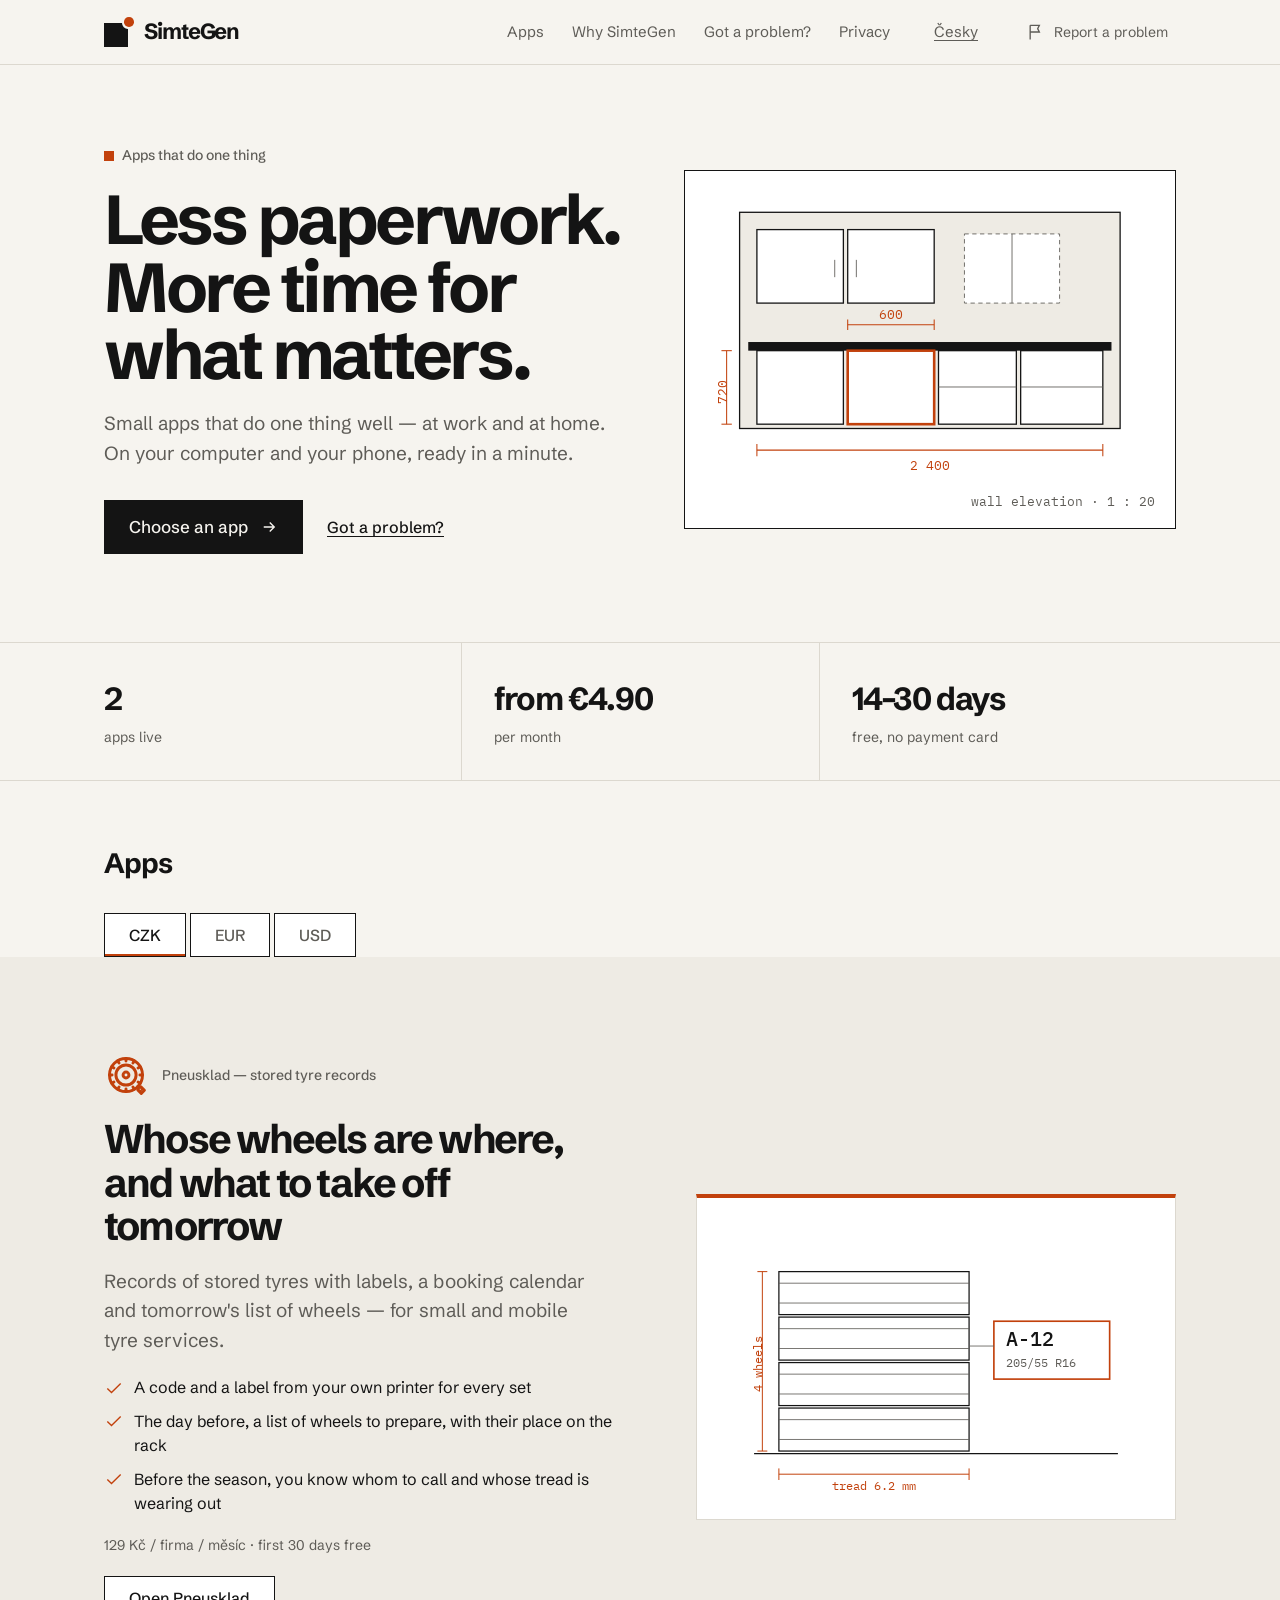
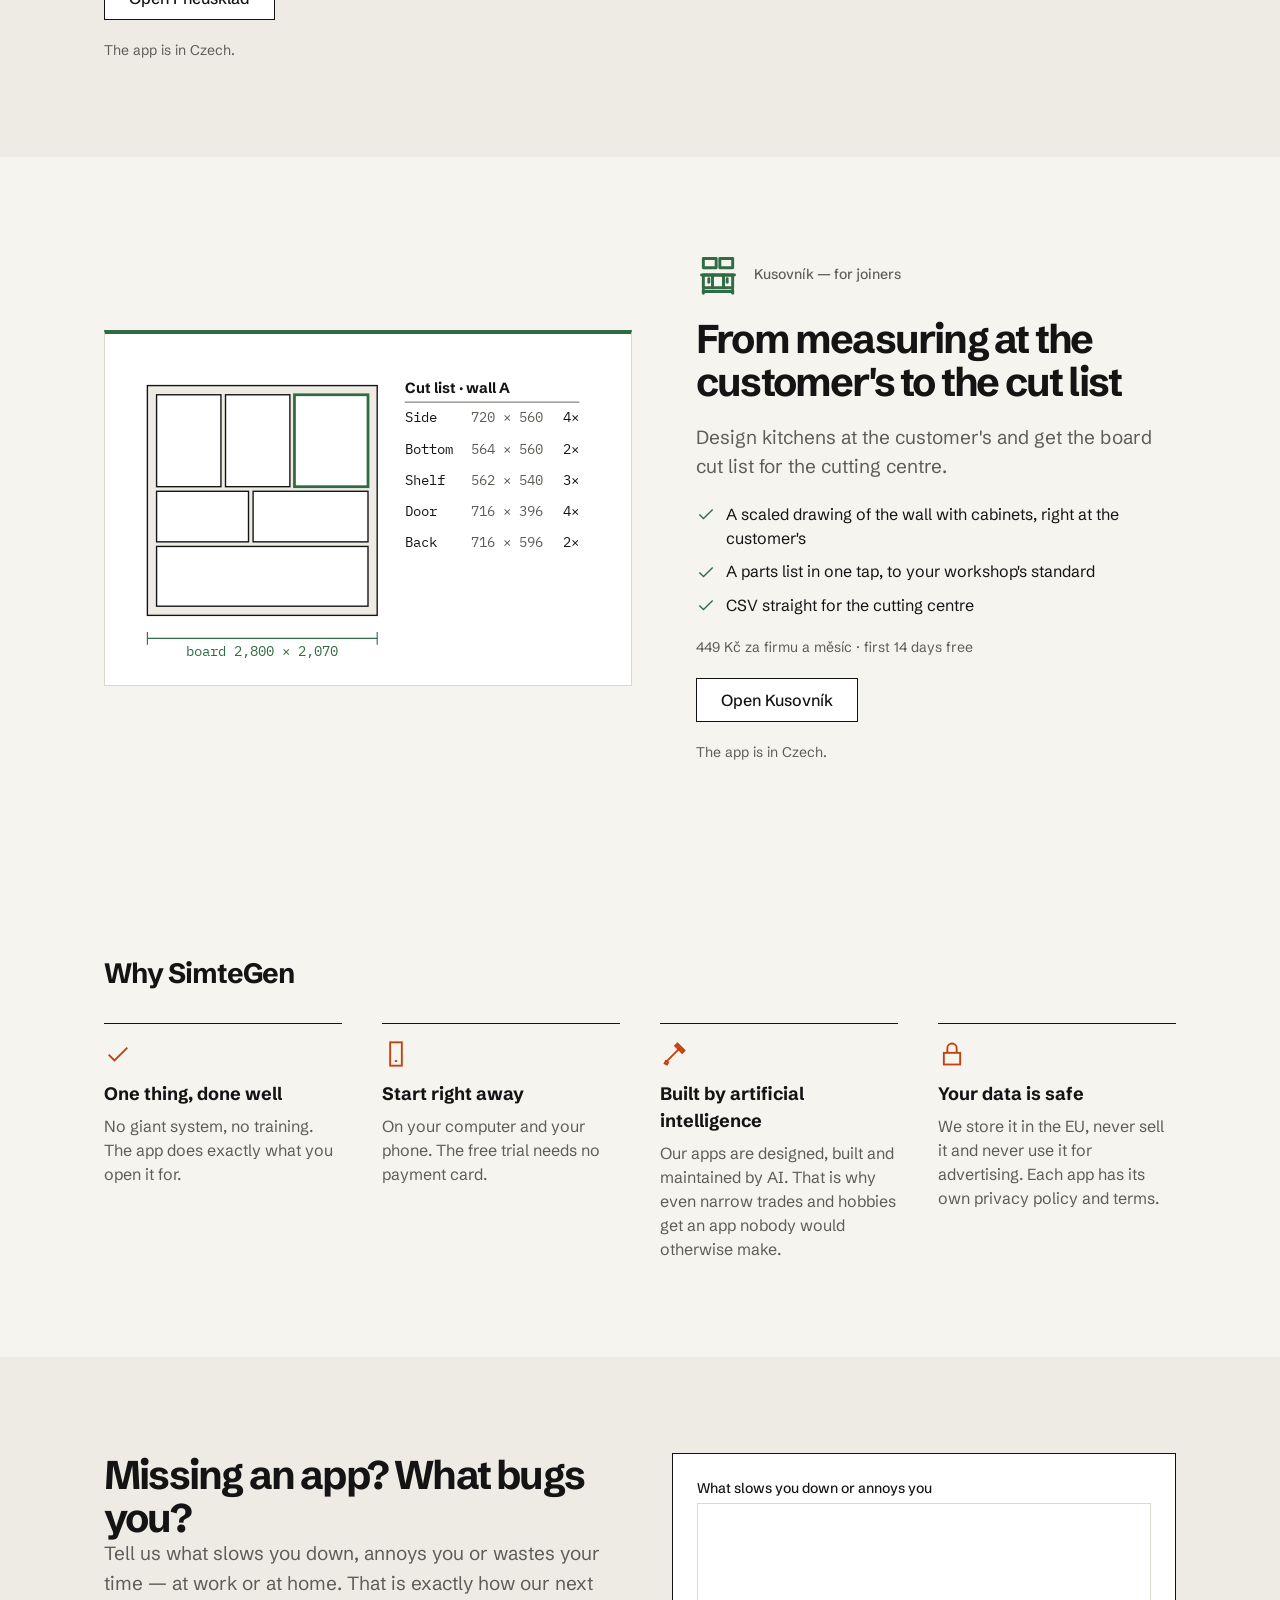
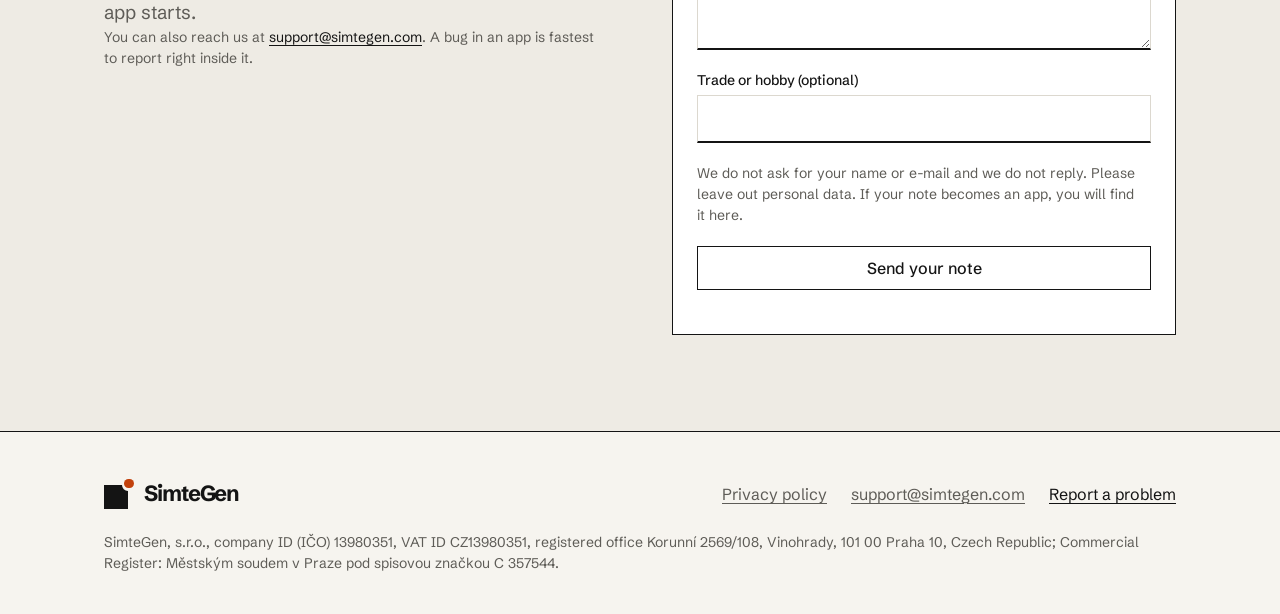
==== commit d143a457: "web firmy: obsah a katalog" ====
--- a/web/en.html
+++ b/web/en.html
@@ -50,15 +50,15 @@
   </g>
 </svg><p class="rozmer">wall elevation · 1 : 20</p></div>
 </div></section>
-<section class="w-cisla" aria-label="SimteGen in numbers"><div class="w-obal"><div><span class="w-cislo">2</span><span class="popisek">apps live</span></div><div><span class="w-cislo">from CZK 129</span><span class="popisek">per month</span></div><div><span class="w-cislo">14–30 days</span><span class="popisek">free, no payment card</span></div></div></section>
-<section class="w-sekce w-uvod-sekce" id="aplikace"><div class="w-obal"><h2 class="w-nadpis">Apps</h2></div></section>
+<section class="w-cisla" aria-label="SimteGen in numbers"><div class="w-obal"><div><span class="w-cislo">2</span><span class="popisek">apps live</span></div><div><span class="w-cislo">from €4.90</span><span class="popisek">per month</span></div><div><span class="w-cislo">14–30 days</span><span class="popisek">free, no payment card</span></div></div></section>
+<section class="w-sekce w-uvod-sekce" id="aplikace"><div class="w-obal"><h2 class="w-nadpis">Apps</h2><div data-prepinac-meny></div></div></section>
 <section class="w-sekce w-plocha p-2"><div class="w-obal w-obor">
   <div class="w-obor-text">
     <div class="w-obor-hlava"><svg class="w-pikto" viewBox="0 0 24 24" fill="none" stroke="currentColor" stroke-width="1.6" stroke-linecap="round" stroke-linejoin="round" aria-hidden="true"><circle cx="12" cy="12" r="9"/><circle cx="12" cy="12" r="5.5"/><circle cx="12" cy="12" r="1.6"/><line x1="19.6" y1="12" x2="21" y2="12"/><line x1="18.582" y1="15.8" x2="19.794" y2="16.5"/><line x1="15.8" y1="18.582" x2="16.5" y2="19.794"/><line x1="12" y1="19.6" x2="12" y2="21"/><line x1="8.2" y1="18.582" x2="7.5" y2="19.794"/><line x1="5.418" y1="15.8" x2="4.206" y2="16.5"/><line x1="4.4" y1="12" x2="3" y2="12"/><line x1="5.418" y1="8.2" x2="4.206" y2="7.5"/><line x1="8.2" y1="5.418" x2="7.5" y2="4.206"/><line x1="12" y1="4.4" x2="12" y2="3"/><line x1="15.8" y1="5.418" x2="16.5" y2="4.206"/><line x1="18.582" y1="8.2" x2="19.794" y2="7.5"/><g><line x1="18.36" y1="18.36" x2="18.72" y2="18.72"/><polyline points="18.72,18.72 18.43,20.13 20.34,22.04 22.04,20.34 20.13,18.43 18.72,18.72"/><circle cx="19.71" cy="19.71" r="0.4"/></g></svg><p class="w-nadtitul">Pneusklad — stored tyre records</p></div>
     <h3 class="w-velky-nadpis">Whose wheels are where, and what to take off tomorrow</h3>
     <p class="w-lead">Records of stored tyres with labels, a booking calendar and tomorrow&#x27;s list of wheels — for small and mobile tyre services.</p>
     <ul class="w-body"><li><svg class="ikonka" aria-hidden="true"><use href="ikony.svg#hotovo"/></svg>A code and a label from your own printer for every set</li><li><svg class="ikonka" aria-hidden="true"><use href="ikony.svg#hotovo"/></svg>The day before, a list of wheels to prepare, with their place on the rack</li><li><svg class="ikonka" aria-hidden="true"><use href="ikony.svg#hotovo"/></svg>Before the season, you know whom to call and whose tread is wearing out</li></ul>
-    <p class="w-cena-radek"><span class="popisek">CZK 129 per company per month · first 30 days free</span></p>
+    <p class="w-cena-radek"><span class="popisek"><span data-cena="p-2">€4.90</span> <span data-cena-jednotka="p-2">per company per month</span> · first 30 days free</span></p>
     <a class="tlacitko vedlejsi" href="https://pneusklad.simtegen.com/">Open Pneusklad</a>
     <p class="popisek">The app is in Czech.</p>
   </div>
@@ -82,7 +82,7 @@
     <h3 class="w-velky-nadpis">From measuring at the customer&#x27;s to the cut list</h3>
     <p class="w-lead">Design kitchens at the customer&#x27;s and get the board cut list for the cutting centre.</p>
     <ul class="w-body"><li><svg class="ikonka" aria-hidden="true"><use href="ikony.svg#hotovo"/></svg>A scaled drawing of the wall with cabinets, right at the customer&#x27;s</li><li><svg class="ikonka" aria-hidden="true"><use href="ikony.svg#hotovo"/></svg>A parts list in one tap, to your workshop&#x27;s standard</li><li><svg class="ikonka" aria-hidden="true"><use href="ikony.svg#hotovo"/></svg>CSV straight for the cutting centre</li></ul>
-    <p class="w-cena-radek"><span class="popisek">CZK 449 per company per month · first 14 days free</span></p>
+    <p class="w-cena-radek"><span class="popisek"><span data-cena="p-3">€18.90</span> <span data-cena-jednotka="p-3">per company per month</span> · first 14 days free</span></p>
     <a class="tlacitko vedlejsi" href="https://kusovnik.simtegen.com/">Open Kusovník</a>
     <p class="popisek">The app is in Czech.</p>
   </div>
--- a/web/styl.css
+++ b/web/styl.css
@@ -533,6 +533,14 @@
 /* „Naplnit ukázkovými daty“ jen tam, kde to jde (/api/ja to řekne
    hlavičkou) — jinak by tlačítko slibovalo něco, co produkt nemá. */
 html:not(.sg-ukazkova-nabidka) [data-ukazkova-data] { display: none !important; }
+
+/* ── Přepínač jazyka a měny (vkládá web/simtegen.js) ──────────────── */
+/* Do data-prepinac-jazyka / data-prepinac-meny, typicky v patičce nebo
+   u ceníku. Tichá tlačítka vedle sebe, zvolené podtržené barvou produktu —
+   ne další černá akce na obrazovce. Dotykový cíl drží .tlacitko. */
+.sg-prepinac { display: inline-flex; flex-wrap: wrap; gap: var(--mezera-1); }
+.sg-prepinac .tlacitko[aria-pressed="true"] { color: var(--barva-inkoust); box-shadow: inset 0 -2px 0 var(--barva-produktu); }
+.sg-prepinac .tlacitko[aria-pressed="false"] { color: var(--barva-tuzka); }
 
 /* ── Pomocné ──────────────────────────────────────────────────────── */
 [hidden] { display: none !important; }
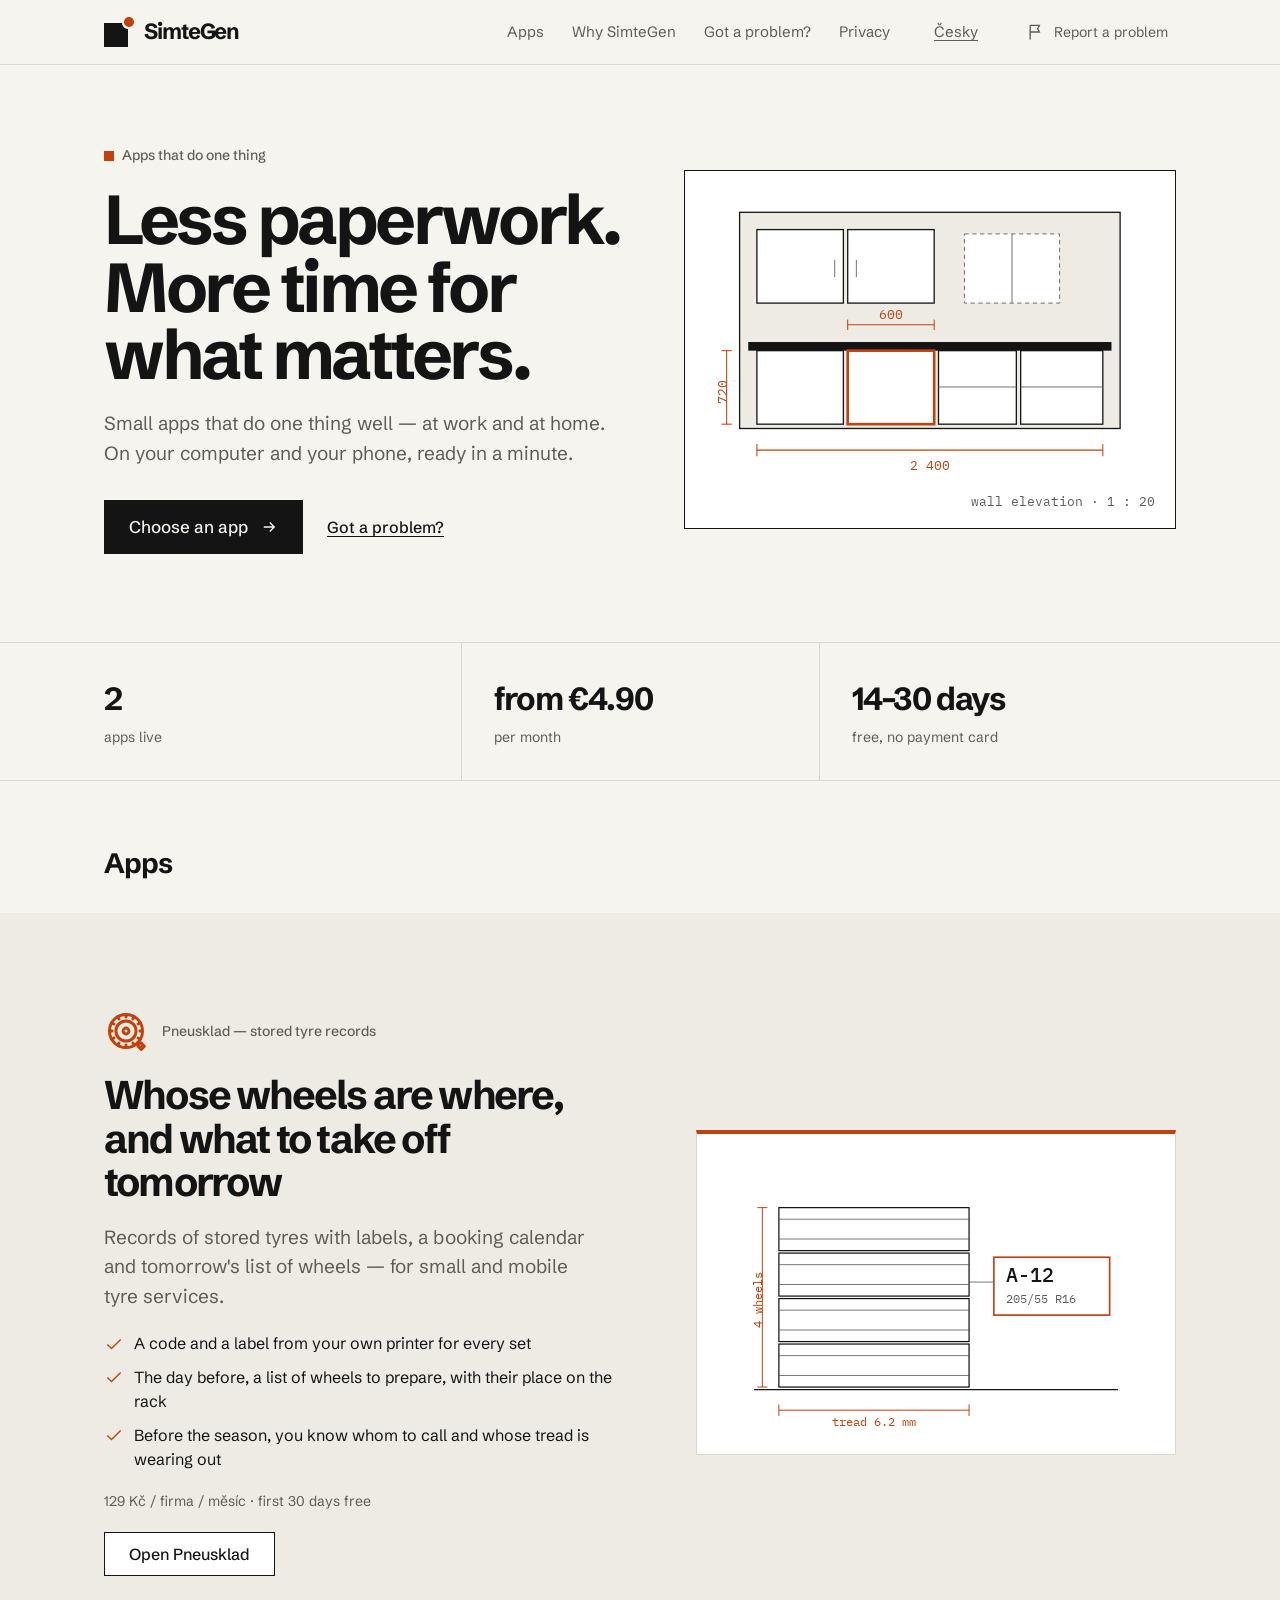
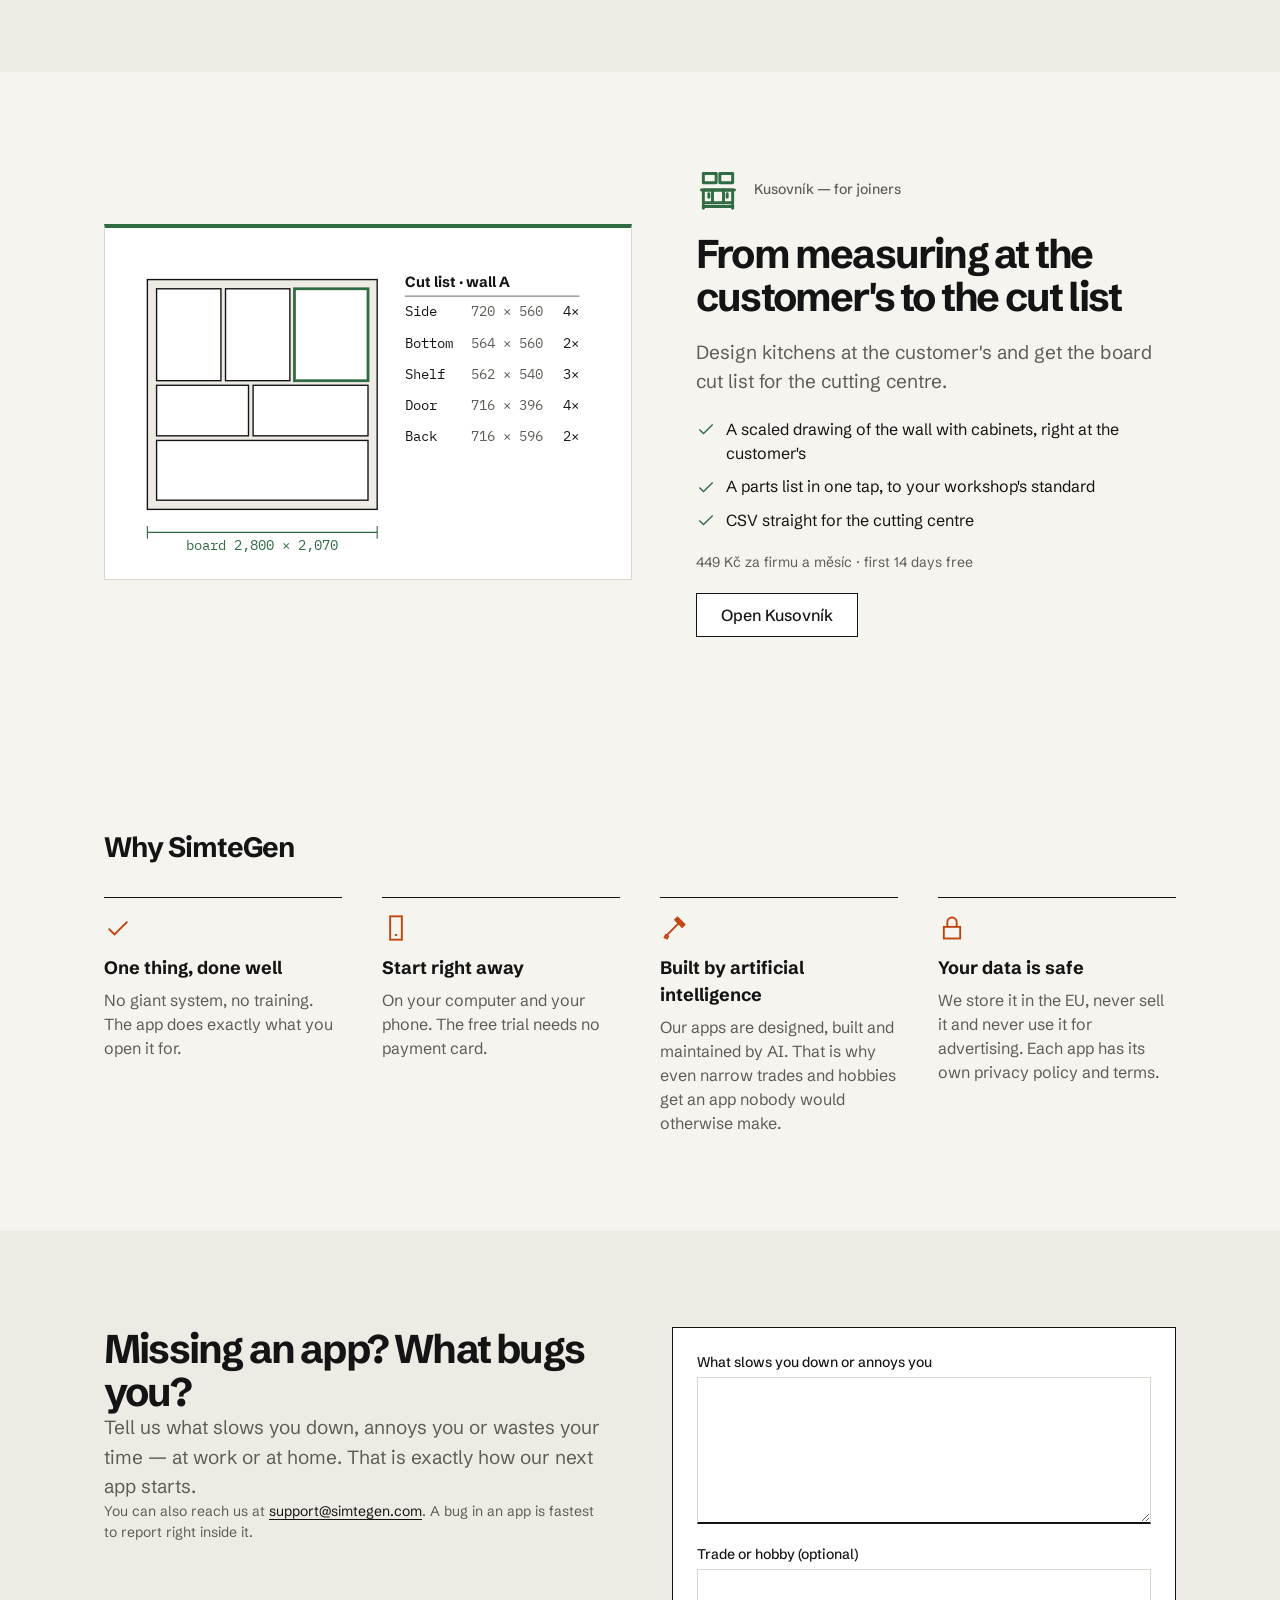
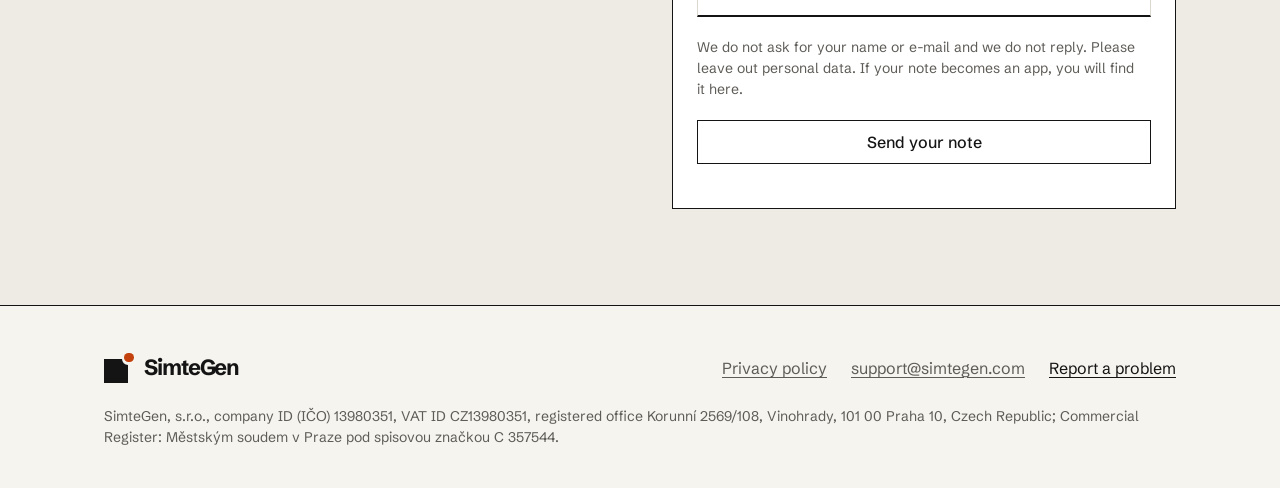
==== commit 67a063e3: "web firmy: obsah a katalog" ====
--- a/web/en.html
+++ b/web/en.html
@@ -5,7 +5,7 @@
   <meta charset="utf-8">
   <meta name="viewport" content="width=device-width, initial-scale=1, viewport-fit=cover">
   <meta name="application-name" content="SimteGen">
-  <meta name="description" content="Small paid apps that do one thing well — for businesses, sole traders and households. On computer and phone, built by AI. The apps are in Czech.">
+  <meta name="description" content="Small paid apps that do one thing well — for businesses, sole traders and households. On computer and phone, built by AI.">
   <link rel="canonical" href="https://simtegen.com/en">
   <link rel="alternate" hreflang="cs" href="https://simtegen.com/">
   <link rel="alternate" hreflang="en" href="https://simtegen.com/en">
@@ -51,7 +51,7 @@
 </svg><p class="rozmer">wall elevation · 1 : 20</p></div>
 </div></section>
 <section class="w-cisla" aria-label="SimteGen in numbers"><div class="w-obal"><div><span class="w-cislo">2</span><span class="popisek">apps live</span></div><div><span class="w-cislo">from €4.90</span><span class="popisek">per month</span></div><div><span class="w-cislo">14–30 days</span><span class="popisek">free, no payment card</span></div></div></section>
-<section class="w-sekce w-uvod-sekce" id="aplikace"><div class="w-obal"><h2 class="w-nadpis">Apps</h2><div data-prepinac-meny></div></div></section>
+<section class="w-sekce w-uvod-sekce" id="aplikace"><div class="w-obal"><h2 class="w-nadpis">Apps</h2></div></section>
 <section class="w-sekce w-plocha p-2"><div class="w-obal w-obor">
   <div class="w-obor-text">
     <div class="w-obor-hlava"><svg class="w-pikto" viewBox="0 0 24 24" fill="none" stroke="currentColor" stroke-width="1.6" stroke-linecap="round" stroke-linejoin="round" aria-hidden="true"><circle cx="12" cy="12" r="9"/><circle cx="12" cy="12" r="5.5"/><circle cx="12" cy="12" r="1.6"/><line x1="19.6" y1="12" x2="21" y2="12"/><line x1="18.582" y1="15.8" x2="19.794" y2="16.5"/><line x1="15.8" y1="18.582" x2="16.5" y2="19.794"/><line x1="12" y1="19.6" x2="12" y2="21"/><line x1="8.2" y1="18.582" x2="7.5" y2="19.794"/><line x1="5.418" y1="15.8" x2="4.206" y2="16.5"/><line x1="4.4" y1="12" x2="3" y2="12"/><line x1="5.418" y1="8.2" x2="4.206" y2="7.5"/><line x1="8.2" y1="5.418" x2="7.5" y2="4.206"/><line x1="12" y1="4.4" x2="12" y2="3"/><line x1="15.8" y1="5.418" x2="16.5" y2="4.206"/><line x1="18.582" y1="8.2" x2="19.794" y2="7.5"/><g><line x1="18.36" y1="18.36" x2="18.72" y2="18.72"/><polyline points="18.72,18.72 18.43,20.13 20.34,22.04 22.04,20.34 20.13,18.43 18.72,18.72"/><circle cx="19.71" cy="19.71" r="0.4"/></g></svg><p class="w-nadtitul">Pneusklad — stored tyre records</p></div>
@@ -60,7 +60,6 @@
     <ul class="w-body"><li><svg class="ikonka" aria-hidden="true"><use href="ikony.svg#hotovo"/></svg>A code and a label from your own printer for every set</li><li><svg class="ikonka" aria-hidden="true"><use href="ikony.svg#hotovo"/></svg>The day before, a list of wheels to prepare, with their place on the rack</li><li><svg class="ikonka" aria-hidden="true"><use href="ikony.svg#hotovo"/></svg>Before the season, you know whom to call and whose tread is wearing out</li></ul>
     <p class="w-cena-radek"><span class="popisek"><span data-cena="p-2">€4.90</span> <span data-cena-jednotka="p-2">per company per month</span> · first 30 days free</span></p>
     <a class="tlacitko vedlejsi" href="https://pneusklad.simtegen.com/">Open Pneusklad</a>
-    <p class="popisek">The app is in Czech.</p>
   </div>
   <div class="w-obor-vykres"><svg class="w-kresba" viewBox="0 0 520 330" role="img" aria-label="A stored set of four tyres with a label and dimensions">
   <line class="k-stena-cara" x1="40" y1="280" x2="480" y2="280"/>
@@ -84,7 +83,6 @@
     <ul class="w-body"><li><svg class="ikonka" aria-hidden="true"><use href="ikony.svg#hotovo"/></svg>A scaled drawing of the wall with cabinets, right at the customer&#x27;s</li><li><svg class="ikonka" aria-hidden="true"><use href="ikony.svg#hotovo"/></svg>A parts list in one tap, to your workshop&#x27;s standard</li><li><svg class="ikonka" aria-hidden="true"><use href="ikony.svg#hotovo"/></svg>CSV straight for the cutting centre</li></ul>
     <p class="w-cena-radek"><span class="popisek"><span data-cena="p-3">€18.90</span> <span data-cena-jednotka="p-3">per company per month</span> · first 14 days free</span></p>
     <a class="tlacitko vedlejsi" href="https://kusovnik.simtegen.com/">Open Kusovník</a>
-    <p class="popisek">The app is in Czech.</p>
   </div>
   <div class="w-obor-vykres"><svg class="w-kresba" viewBox="0 0 520 330" role="img" aria-label="Board cutting plan and parts list">
   <rect class="k-stena" x="20" y="30" width="250" height="250"/>
--- a/web/styl.css
+++ b/web/styl.css
@@ -502,6 +502,11 @@
    play.js nepotvrdí prohlížeč (sg-web) — chyba ji schová, nikdy neukáže. */
 html[data-aplikace]:not(.sg-web) [data-objednavka],
 html.sg-v-aplikaci [data-objednavka] { display: none !important; }
+/* Objednávka na fakturu jen v Česku (simtegen.js objednavkaJenCesko);
+   v aplikaci se o ní nemluví vůbec — tam prodává Google Play. */
+html.sg-mimo-cesko [data-objednavka] { display: none !important; }
+html[data-aplikace]:not(.sg-web) .sg-objednavka-mimo,
+html.sg-v-aplikaci .sg-objednavka-mimo { display: none !important; }
 html:not(.sg-ukazka) [data-ukazka] { display: none !important; }
 .sg-play { display: flex; flex-direction: column; gap: var(--mezera-3); }
 .sg-play-nabidka { display: flex; flex-direction: column; gap: var(--mezera-2); padding-top: var(--mezera-3); border-top: 1px solid var(--barva-linka); }
@@ -527,6 +532,12 @@
 .sg-pruh--brzy { background: var(--barva-varovani-pozadi); color: var(--barva-varovani); border-color: currentColor; }
 .sg-pruh--konec { background: var(--barva-chyba-pozadi); color: var(--barva-chyba); border-color: currentColor; }
 .sg-pruh--ukazka { border-left-color: var(--barva-inkoust); border-style: dashed; border-left-style: solid; }
+/* „Proč nepokračujete?“ — po konci zkušebního nebo předplaceného období,
+   jedno klepnutí; důvody se zalamují pod otázku. */
+.sg-odchod-duvody { display: flex; flex-wrap: wrap; gap: var(--mezera-2); flex: 1 1 100%; }
+/* Nápověda ve dvou jazycích (vykresli_napovedu.py): vidět je blok jazyka
+   aplikace, simtegen.js nastaví <html lang>. */
+html[lang="en"] [data-jazyk-napovedy="cs"], html:not([lang="en"]) [data-jazyk-napovedy="en"] { display: none; }
 /* No connection (SimteGen.offline): a warning, not an error — nothing is
    lost, it just cannot load right now. */
 .sg-pruh--offline { background: var(--barva-varovani-pozadi); color: var(--barva-varovani); border-color: currentColor; }
@@ -538,9 +549,12 @@
 /* Do data-prepinac-jazyka / data-prepinac-meny, typicky v patičce nebo
    u ceníku. Tichá tlačítka vedle sebe, zvolené podtržené barvou produktu —
    ne další černá akce na obrazovce. Dotykový cíl drží .tlacitko. */
-.sg-prepinac { display: inline-flex; flex-wrap: wrap; gap: var(--mezera-1); }
-.sg-prepinac .tlacitko[aria-pressed="true"] { color: var(--barva-inkoust); box-shadow: inset 0 -2px 0 var(--barva-produktu); }
-.sg-prepinac .tlacitko[aria-pressed="false"] { color: var(--barva-tuzka); }
+/* Language: one settings row like any other (.radek), the device's language
+   preselected; the phone's own picker opens on tap. */
+.sg-jazyk { display: flex; align-items: center; gap: var(--mezera-3); min-height: 56px; padding: var(--mezera-3) 0; border-bottom: 1px solid var(--barva-linka); color: var(--barva-inkoust); }
+.sg-jazyk-popisek { flex: 1; }
+.sg-jazyk-volba { font: inherit; color: var(--barva-tuzka); background: transparent; border: 0; padding: var(--mezera-2) 0; min-height: 44px; text-align: right; cursor: pointer; }
+.sg-jazyk-volba:focus-visible { outline: 2px solid var(--barva-produktu); outline-offset: 2px; }
 
 /* ── Pomocné ──────────────────────────────────────────────────────── */
 [hidden] { display: none !important; }
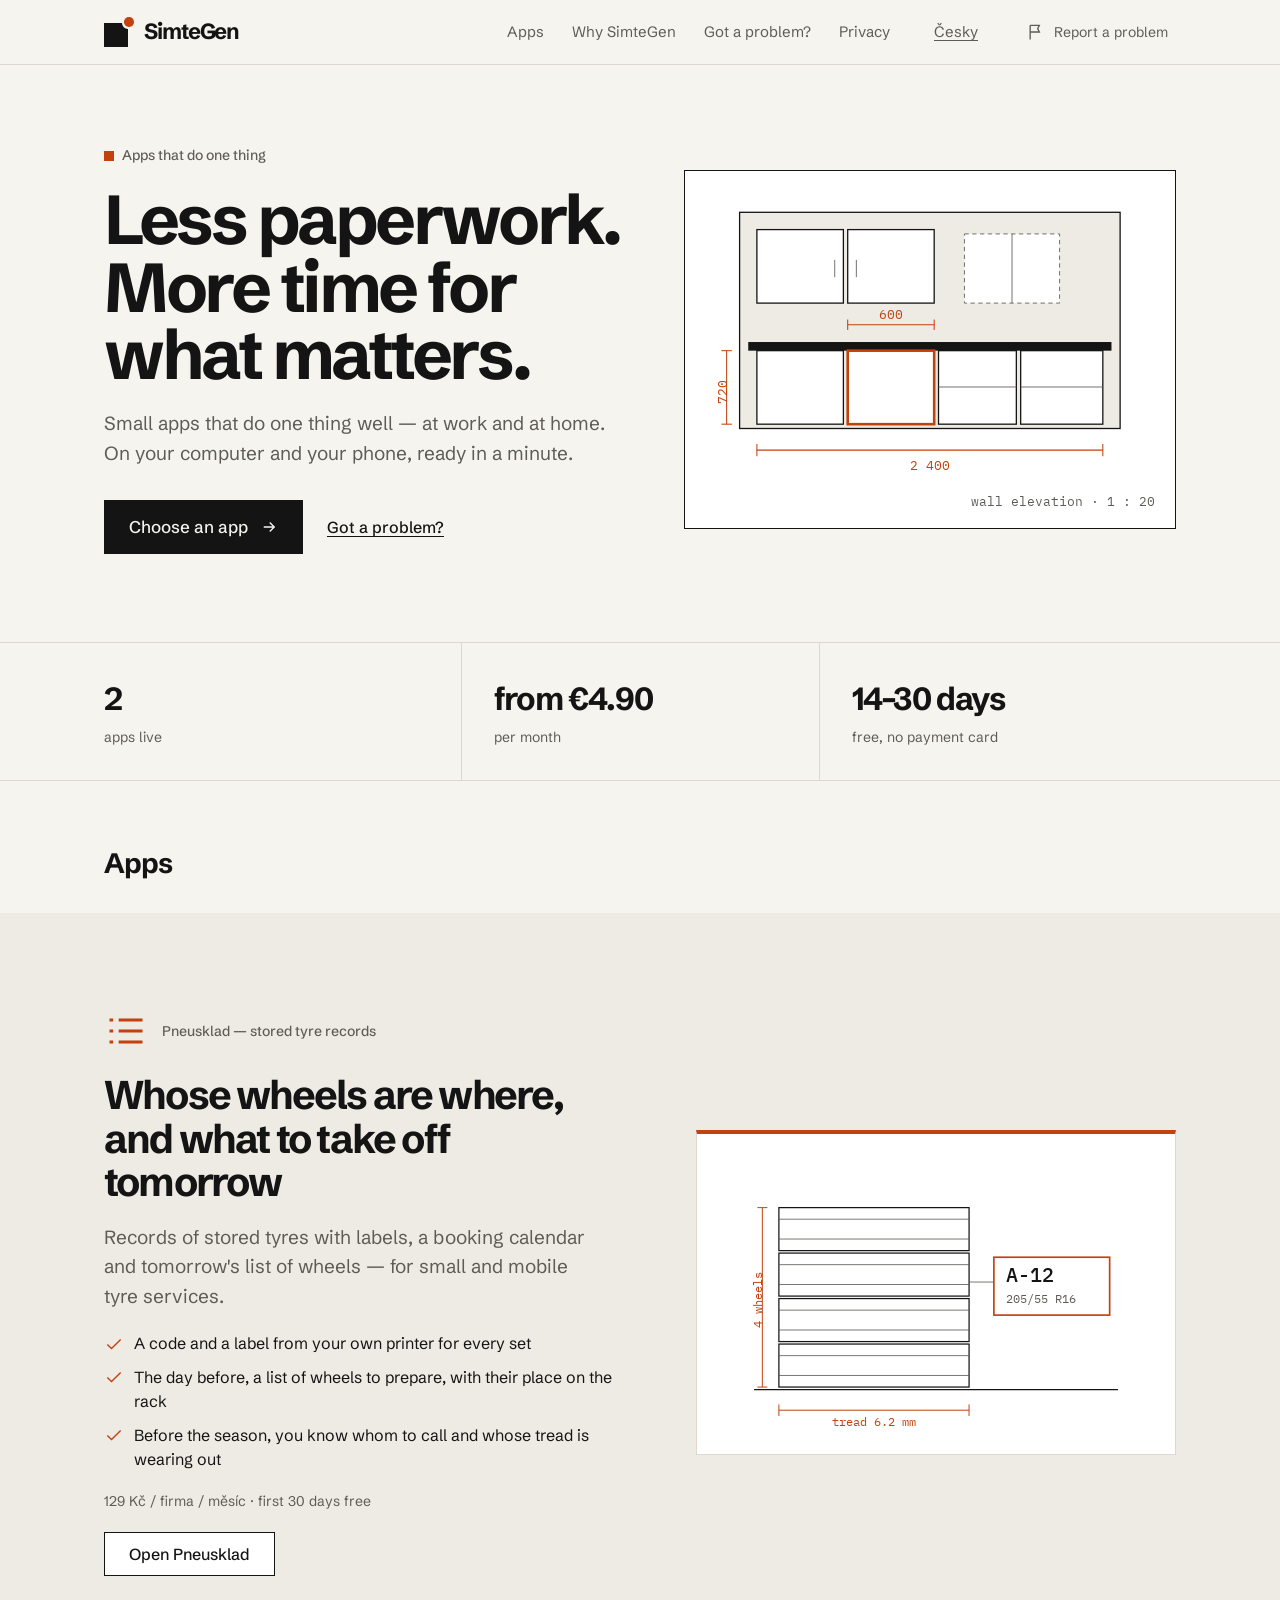
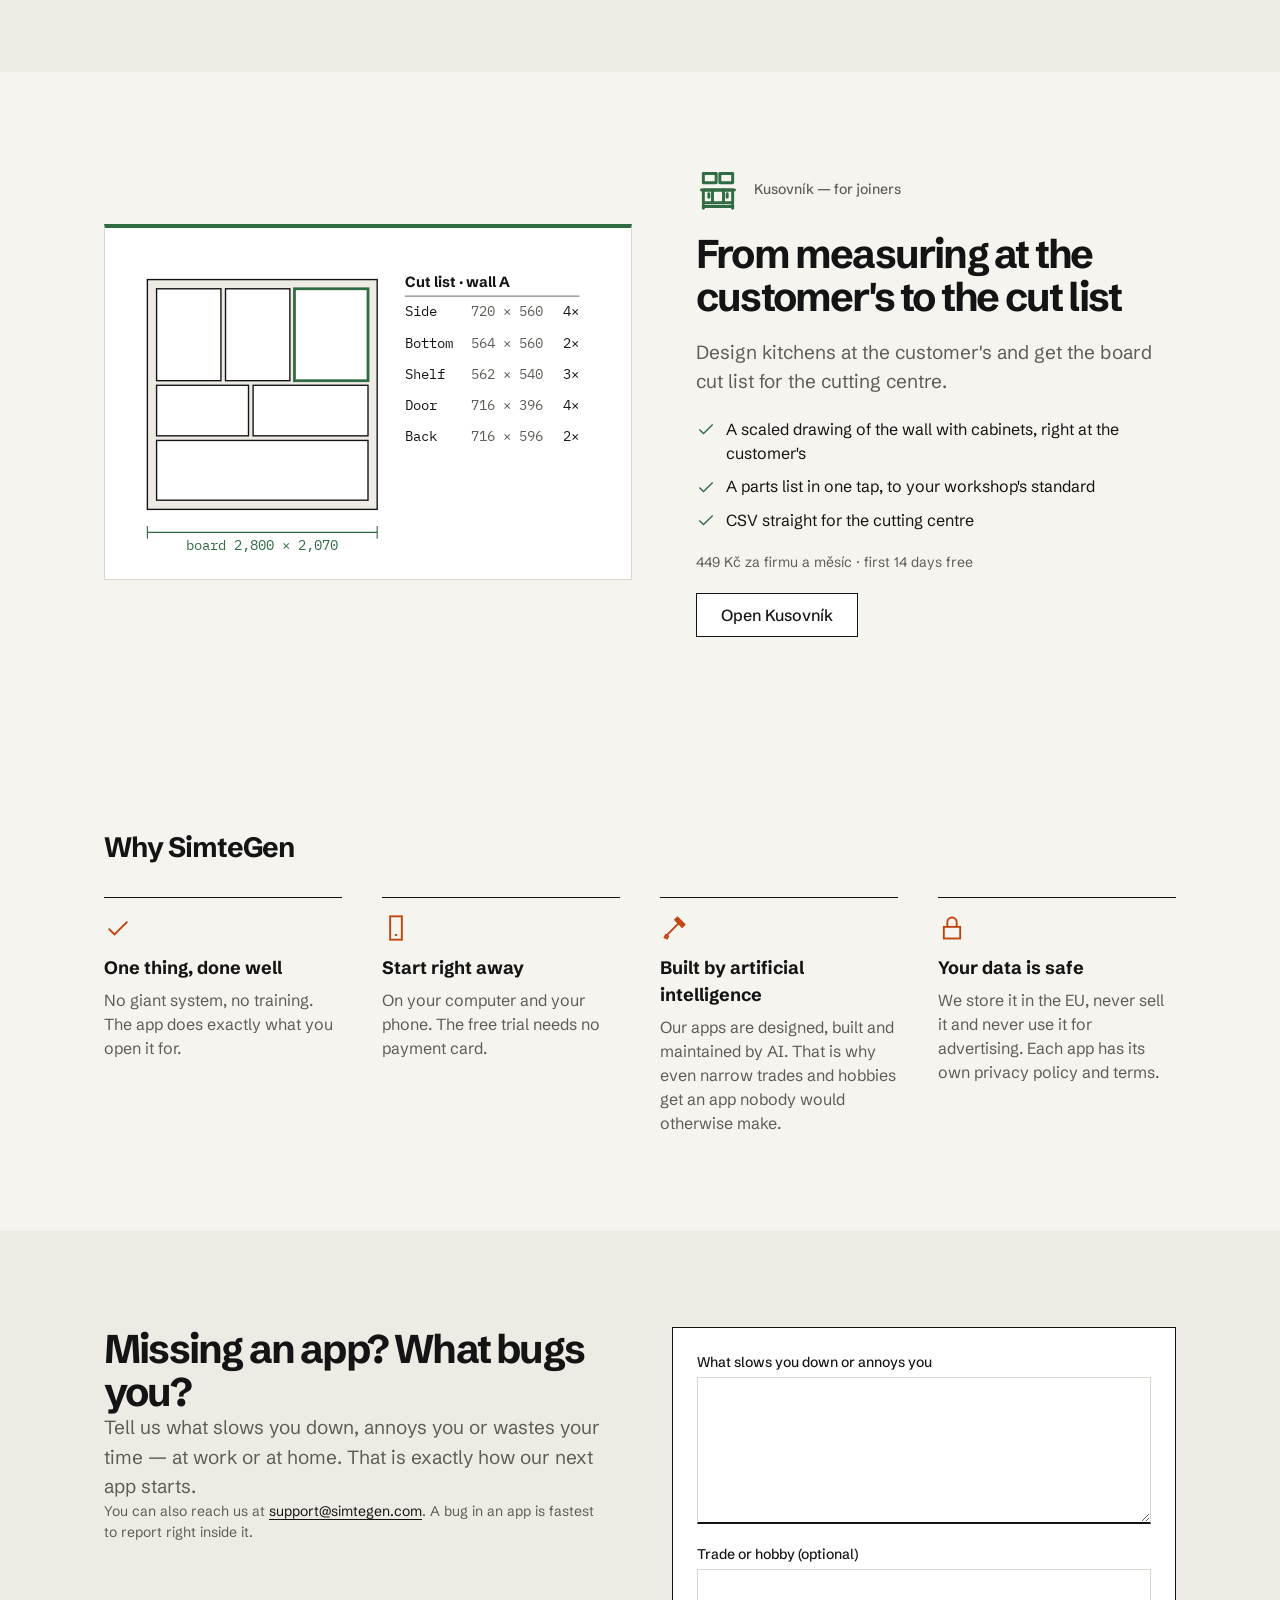
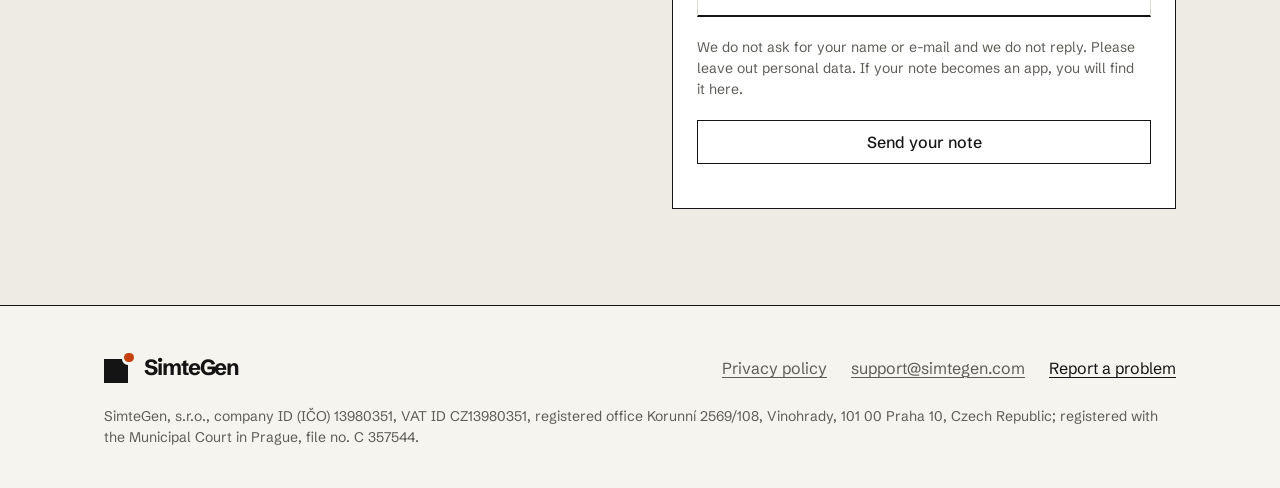
==== commit 317d18cd: "web firmy: obsah a katalog" ====
--- a/web/en.html
+++ b/web/en.html
@@ -54,7 +54,7 @@
 <section class="w-sekce w-uvod-sekce" id="aplikace"><div class="w-obal"><h2 class="w-nadpis">Apps</h2></div></section>
 <section class="w-sekce w-plocha p-2"><div class="w-obal w-obor">
   <div class="w-obor-text">
-    <div class="w-obor-hlava"><svg class="w-pikto" viewBox="0 0 24 24" fill="none" stroke="currentColor" stroke-width="1.6" stroke-linecap="round" stroke-linejoin="round" aria-hidden="true"><circle cx="12" cy="12" r="9"/><circle cx="12" cy="12" r="5.5"/><circle cx="12" cy="12" r="1.6"/><line x1="19.6" y1="12" x2="21" y2="12"/><line x1="18.582" y1="15.8" x2="19.794" y2="16.5"/><line x1="15.8" y1="18.582" x2="16.5" y2="19.794"/><line x1="12" y1="19.6" x2="12" y2="21"/><line x1="8.2" y1="18.582" x2="7.5" y2="19.794"/><line x1="5.418" y1="15.8" x2="4.206" y2="16.5"/><line x1="4.4" y1="12" x2="3" y2="12"/><line x1="5.418" y1="8.2" x2="4.206" y2="7.5"/><line x1="8.2" y1="5.418" x2="7.5" y2="4.206"/><line x1="12" y1="4.4" x2="12" y2="3"/><line x1="15.8" y1="5.418" x2="16.5" y2="4.206"/><line x1="18.582" y1="8.2" x2="19.794" y2="7.5"/><g><line x1="18.36" y1="18.36" x2="18.72" y2="18.72"/><polyline points="18.72,18.72 18.43,20.13 20.34,22.04 22.04,20.34 20.13,18.43 18.72,18.72"/><circle cx="19.71" cy="19.71" r="0.4"/></g></svg><p class="w-nadtitul">Pneusklad — stored tyre records</p></div>
+    <div class="w-obor-hlava"><svg class="w-pikto" aria-hidden="true"><use href="ikony.svg#seznam"/></svg><p class="w-nadtitul">Pneusklad — stored tyre records</p></div>
     <h3 class="w-velky-nadpis">Whose wheels are where, and what to take off tomorrow</h3>
     <p class="w-lead">Records of stored tyres with labels, a booking calendar and tomorrow&#x27;s list of wheels — for small and mobile tyre services.</p>
     <ul class="w-body"><li><svg class="ikonka" aria-hidden="true"><use href="ikony.svg#hotovo"/></svg>A code and a label from your own printer for every set</li><li><svg class="ikonka" aria-hidden="true"><use href="ikony.svg#hotovo"/></svg>The day before, a list of wheels to prepare, with their place on the rack</li><li><svg class="ikonka" aria-hidden="true"><use href="ikony.svg#hotovo"/></svg>Before the season, you know whom to call and whose tread is wearing out</li></ul>
@@ -128,7 +128,7 @@
   <div class="w-paticka-radek"><a class="w-znacka" href="/en" aria-label="SimteGen — home"><span class="znacka-ctverec"></span><span class="znacka-slovo">SimteGen</span></a>
   <a href="privacy.html">Privacy policy</a><!--email_off--><a href="mailto:support@simtegen.com">support@simtegen.com</a><!--/email_off-->
   <button type="button" class="nahlasit-chybu odkaz">Report a problem</button></div>
-  <p class="popisek">SimteGen, s.r.o., company ID (IČO) 13980351, VAT ID CZ13980351, registered office Korunní 2569/108, Vinohrady, 101 00 Praha 10, Czech Republic; Commercial Register: Městským soudem v Praze pod spisovou značkou C 357544.</p>
+  <p class="popisek">SimteGen, s.r.o., company ID (IČO) 13980351, VAT ID CZ13980351, registered office Korunní 2569/108, Vinohrady, 101 00 Praha 10, Czech Republic; registered with the Municipal Court in Prague, file no. C 357544.</p>
 </div></footer>
   <script src="podnet.js"></script>
 </body>
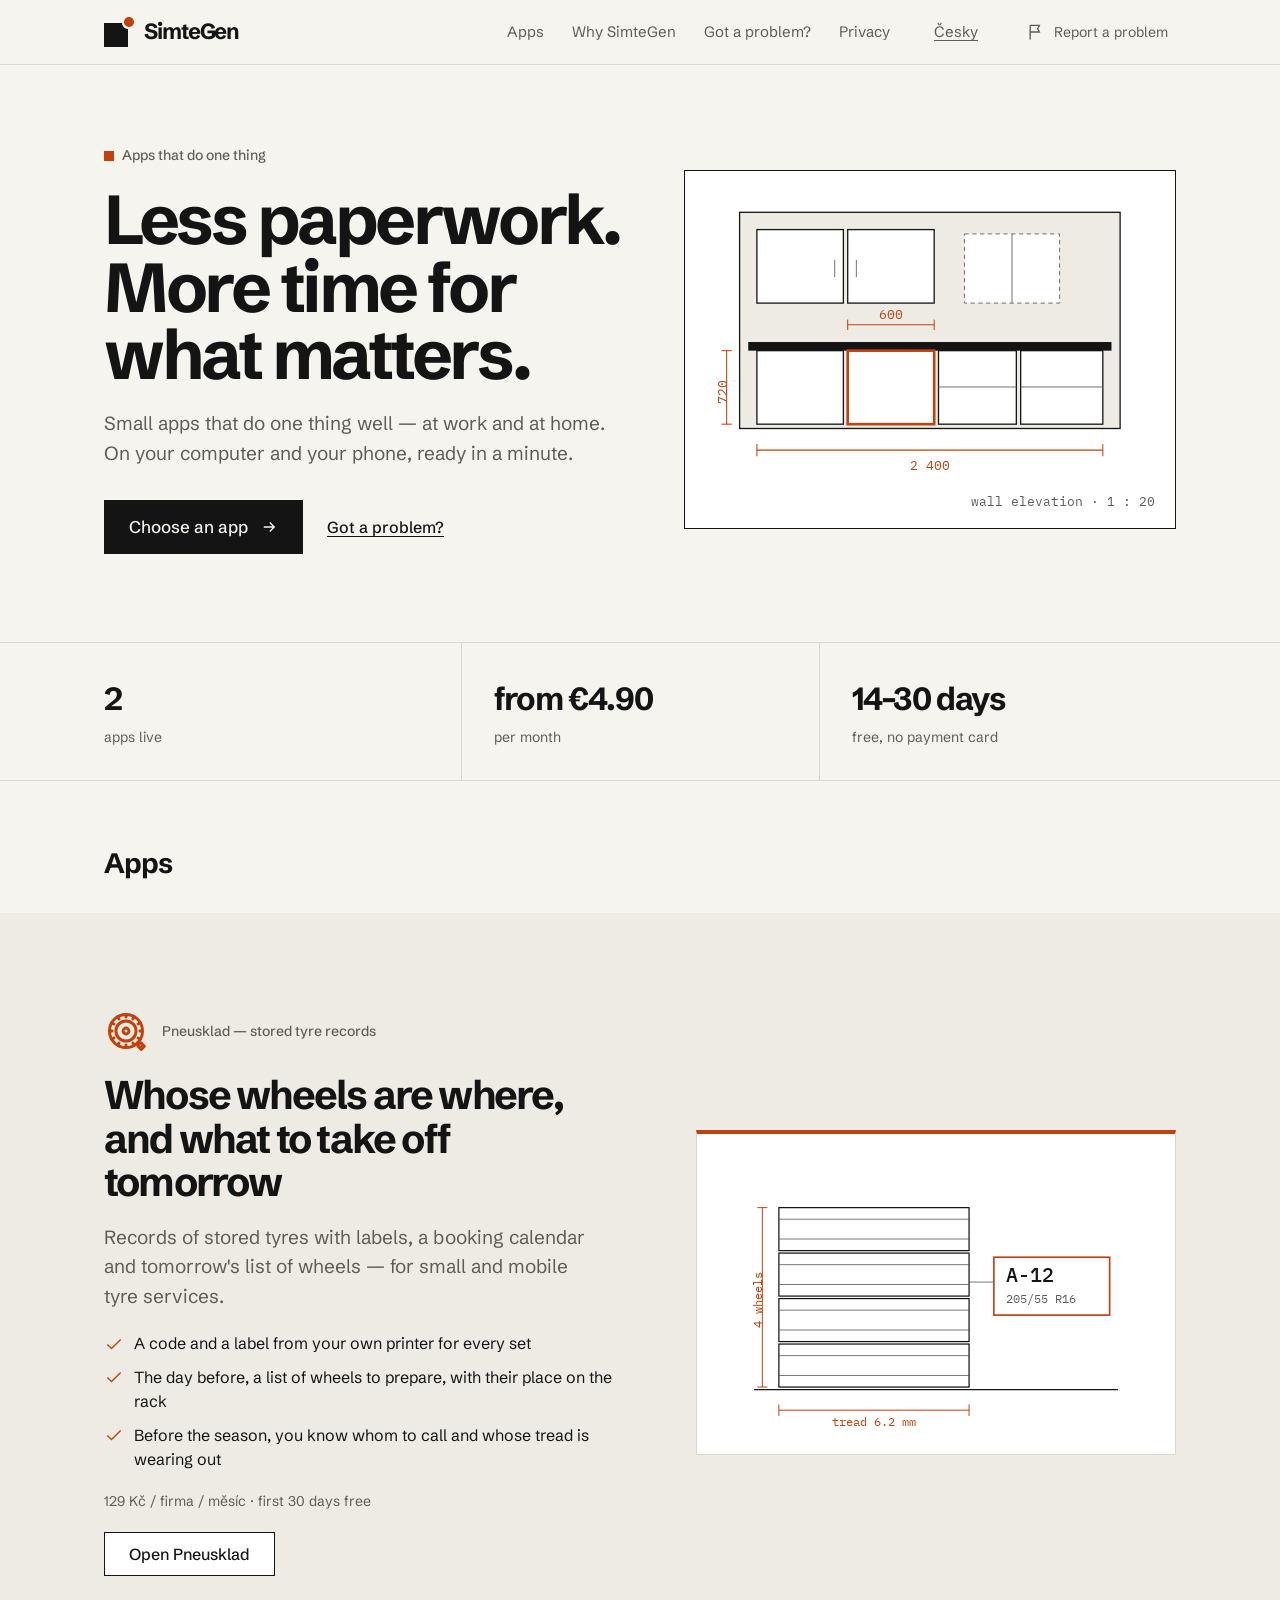
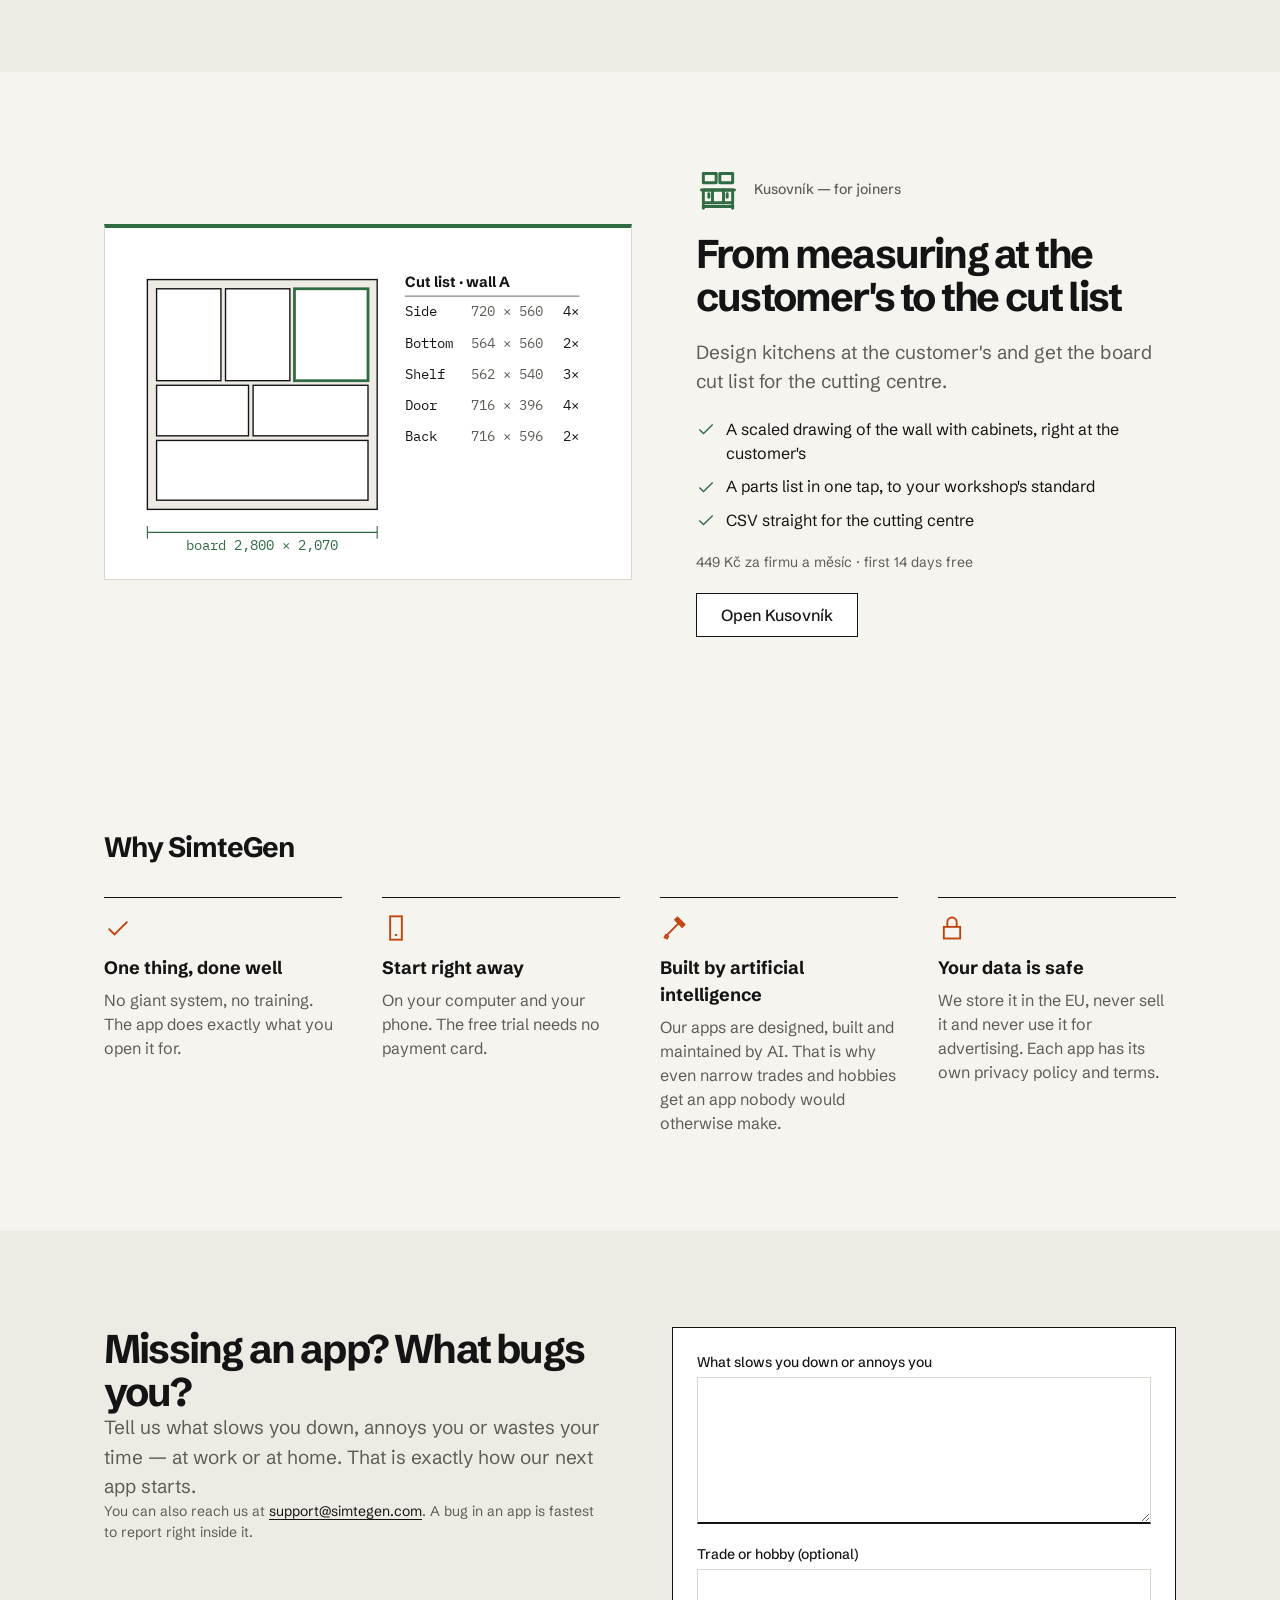
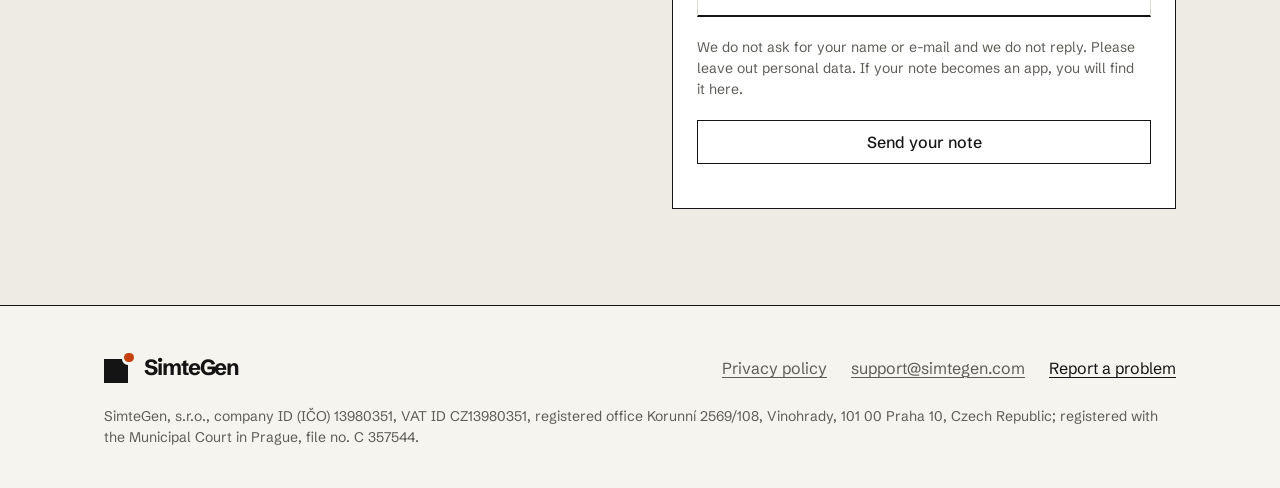
==== commit 37228255: "web firmy: obsah a katalog" ====
--- a/web/en.html
+++ b/web/en.html
@@ -54,7 +54,7 @@
 <section class="w-sekce w-uvod-sekce" id="aplikace"><div class="w-obal"><h2 class="w-nadpis">Apps</h2></div></section>
 <section class="w-sekce w-plocha p-2"><div class="w-obal w-obor">
   <div class="w-obor-text">
-    <div class="w-obor-hlava"><svg class="w-pikto" aria-hidden="true"><use href="ikony.svg#seznam"/></svg><p class="w-nadtitul">Pneusklad — stored tyre records</p></div>
+    <div class="w-obor-hlava"><svg class="w-pikto" viewBox="0 0 24 24" fill="none" stroke="currentColor" stroke-width="1.6" stroke-linecap="round" stroke-linejoin="round" aria-hidden="true"><circle cx="12" cy="12" r="9"/><circle cx="12" cy="12" r="5.5"/><circle cx="12" cy="12" r="1.6"/><line x1="19.6" y1="12" x2="21" y2="12"/><line x1="18.582" y1="15.8" x2="19.794" y2="16.5"/><line x1="15.8" y1="18.582" x2="16.5" y2="19.794"/><line x1="12" y1="19.6" x2="12" y2="21"/><line x1="8.2" y1="18.582" x2="7.5" y2="19.794"/><line x1="5.418" y1="15.8" x2="4.206" y2="16.5"/><line x1="4.4" y1="12" x2="3" y2="12"/><line x1="5.418" y1="8.2" x2="4.206" y2="7.5"/><line x1="8.2" y1="5.418" x2="7.5" y2="4.206"/><line x1="12" y1="4.4" x2="12" y2="3"/><line x1="15.8" y1="5.418" x2="16.5" y2="4.206"/><line x1="18.582" y1="8.2" x2="19.794" y2="7.5"/><g><line x1="18.36" y1="18.36" x2="18.72" y2="18.72"/><polyline points="18.72,18.72 18.43,20.13 20.34,22.04 22.04,20.34 20.13,18.43 18.72,18.72"/><circle cx="19.71" cy="19.71" r="0.4"/></g></svg><p class="w-nadtitul">Pneusklad — stored tyre records</p></div>
     <h3 class="w-velky-nadpis">Whose wheels are where, and what to take off tomorrow</h3>
     <p class="w-lead">Records of stored tyres with labels, a booking calendar and tomorrow&#x27;s list of wheels — for small and mobile tyre services.</p>
     <ul class="w-body"><li><svg class="ikonka" aria-hidden="true"><use href="ikony.svg#hotovo"/></svg>A code and a label from your own printer for every set</li><li><svg class="ikonka" aria-hidden="true"><use href="ikony.svg#hotovo"/></svg>The day before, a list of wheels to prepare, with their place on the rack</li><li><svg class="ikonka" aria-hidden="true"><use href="ikony.svg#hotovo"/></svg>Before the season, you know whom to call and whose tread is wearing out</li></ul>
